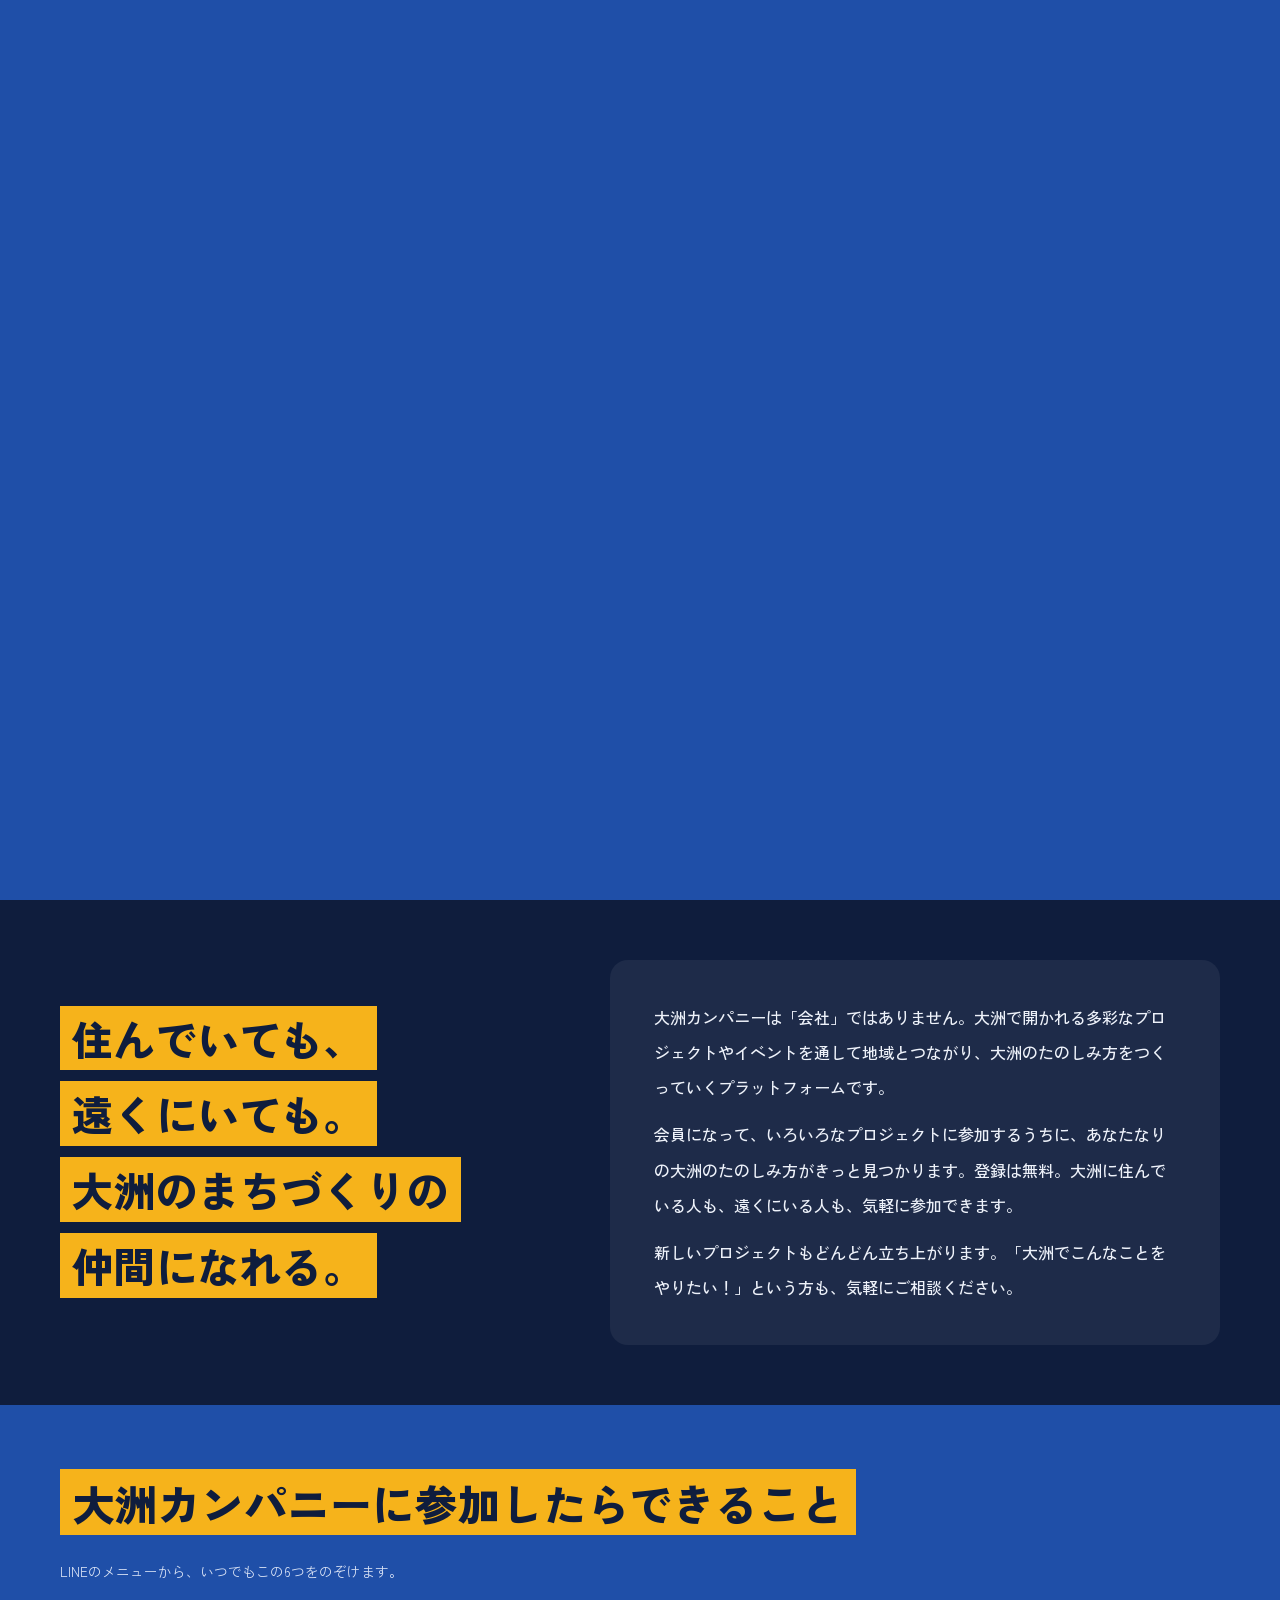
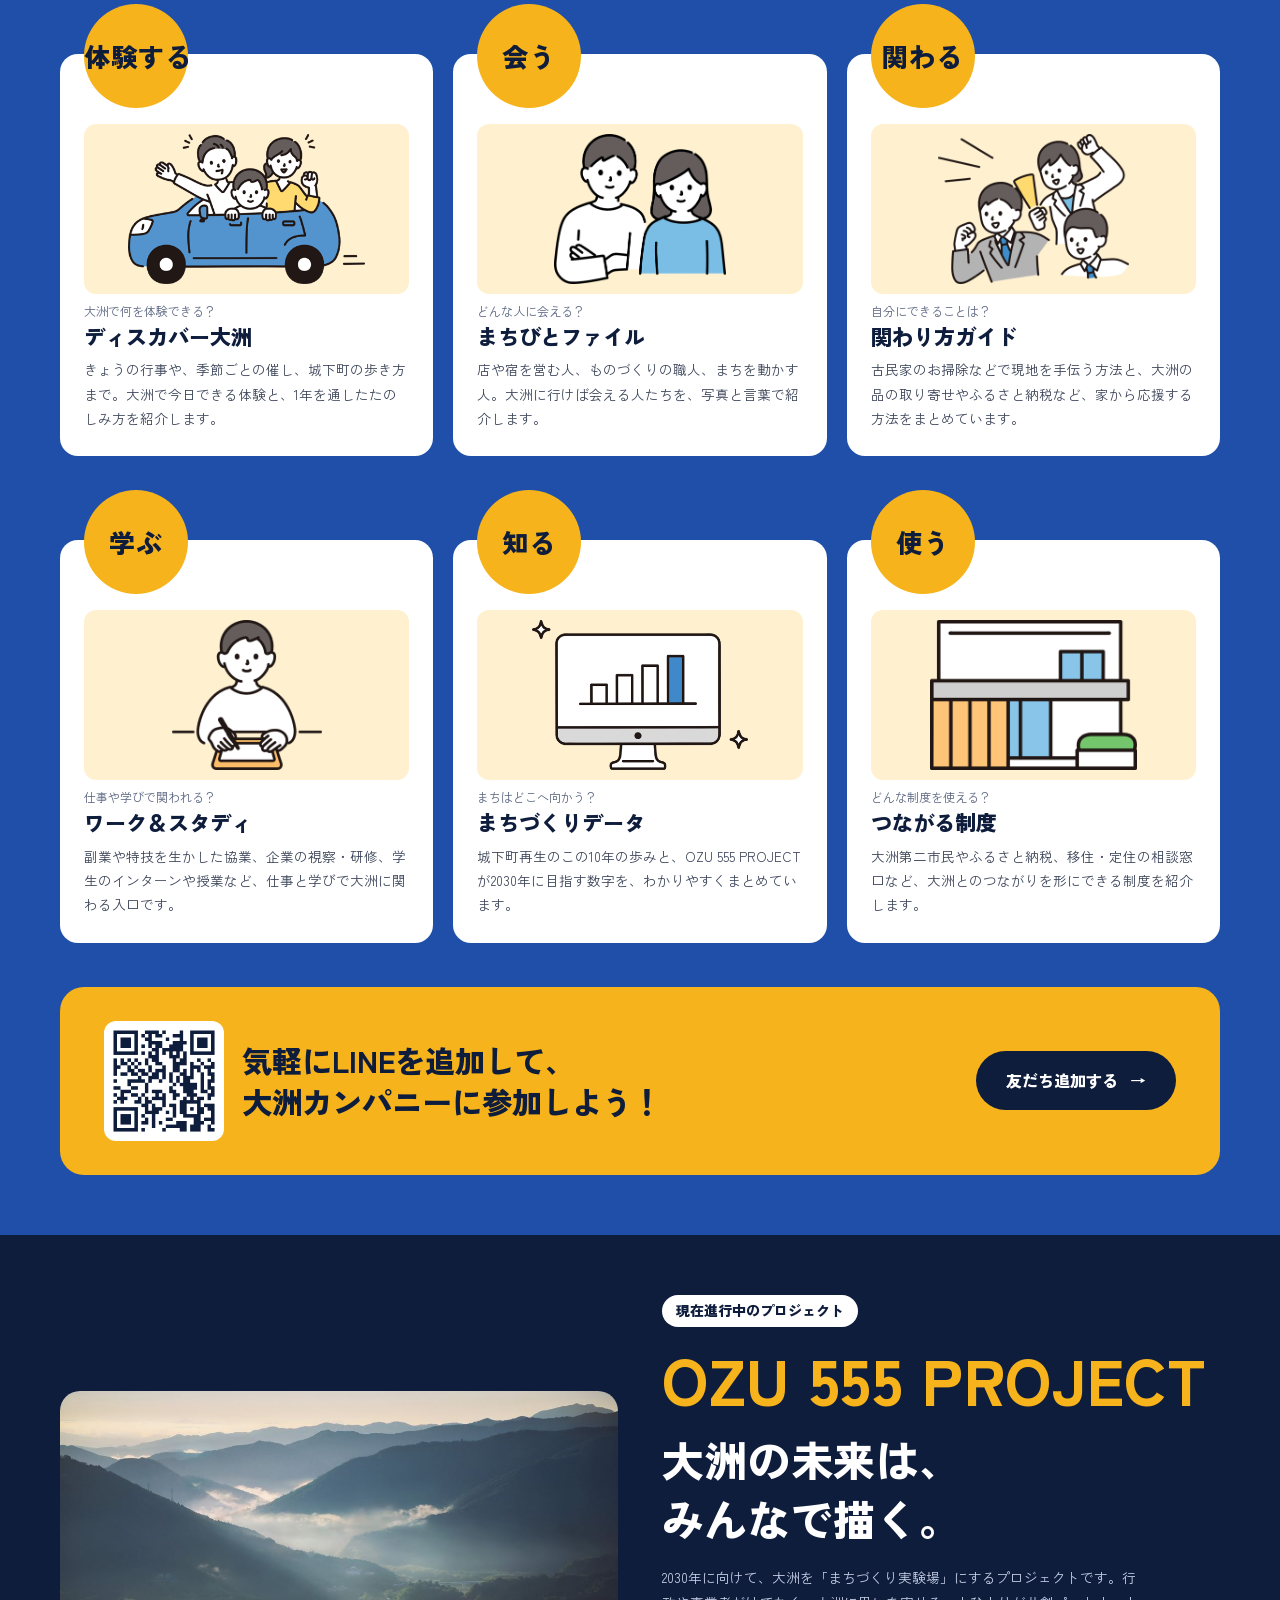
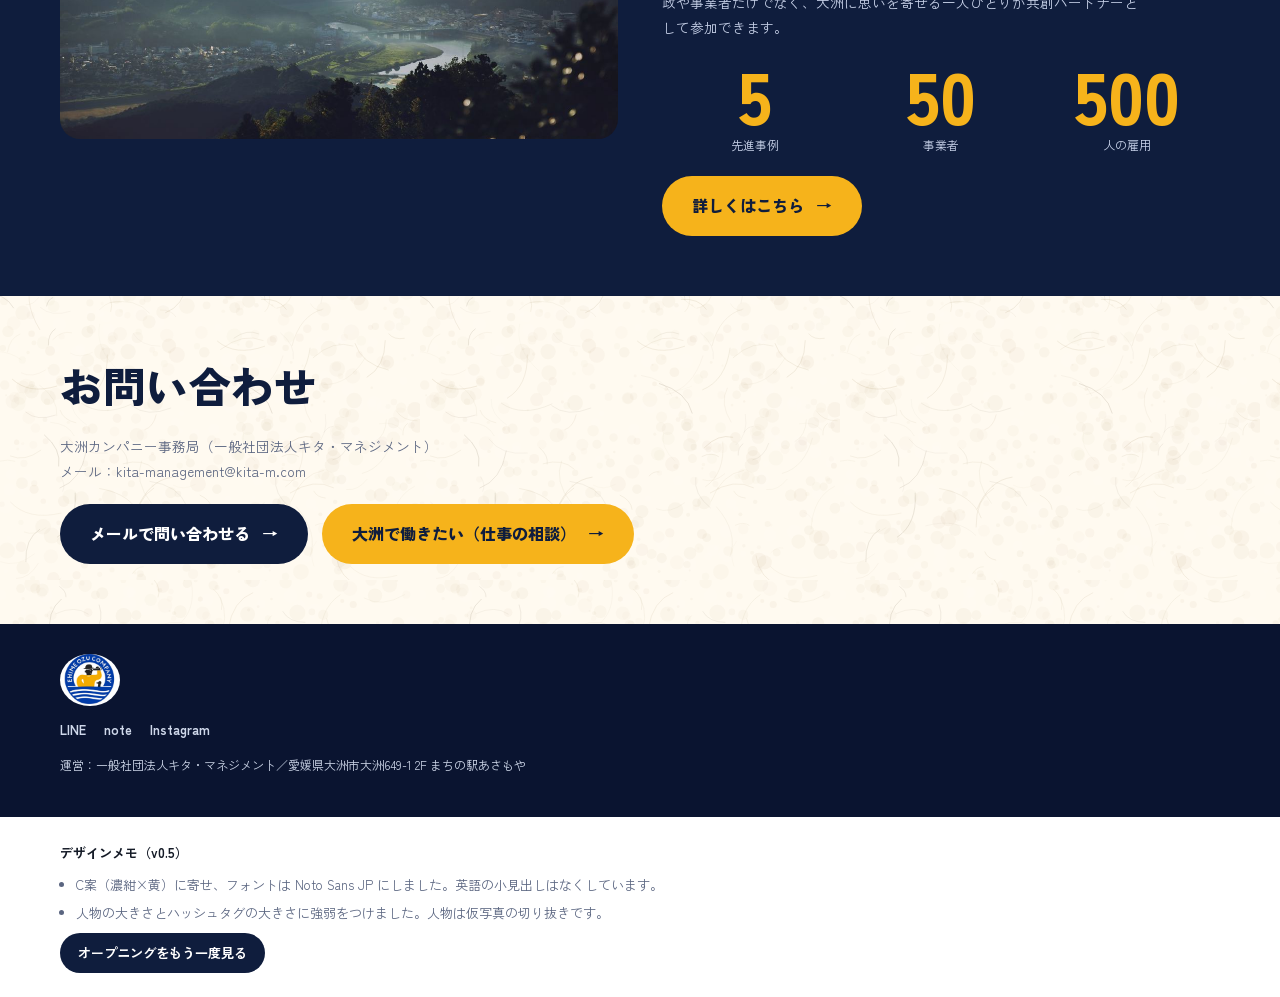
==== index.html @ 33f77236 "紹介を左右2カラムに、できることの説明を追加しリンクを外す、カード間の余白を調整 Co-Authored-By: Claude Opus 5.5 <noreply@anthropic.com>" ====
<!doctype html>
<html lang="ja"><head><meta charset="utf-8"><meta name="viewport" content="width=device-width,initial-scale=1,viewport-fit=cover">
<title>大洲カンパニー デザイン案</title>
<meta name="claude:viewport-fit-sides" content="cover">
<link rel="stylesheet" href="https://fonts.googleapis.com/css2?family=Zen+Kaku+Gothic+Antique:wght@400;500;700;900&display=swap">
<style>
/* Layout: C案（濃紺×黄）寄り。紺のヘッダー、生成り地、黄色の大きな円の上に写真、まわりに大小の人物とハッシュタグ。見出しは極太、本文は細く小さくして差をつける */
:root{
  --navy:#0f1d3d; --navy2:#13306e; --yellow:#f6b31b; --yellow-d:#c98a05; --cream:#fffaf0; --cream2:#fff1cf;
  --ink:#141a26; --muted:#5a6580; --blue:#1f4fa8;
  --font:"Zen Kaku Gothic Antique","Hiragino Sans","Yu Gothic",sans-serif;
  color-scheme:light;
}
*{box-sizing:border-box}
[hidden]{display:none!important}
body{margin:0;color:var(--ink);font-family:var(--font);font-size:15px;line-height:1.85;background:var(--cream) var(--washi-tex,none);background-size:420px}
body *{margin:0}
.in{width:100%;max-width:1200px;margin:0 auto;padding-left:max(20px,env(safe-area-inset-left,0px));padding-right:max(20px,env(safe-area-inset-right,0px))}
img{max-width:100%}
a{color:inherit;text-decoration:none}

.hd{position:sticky;top:env(safe-area-inset-top,0px);z-index:10;background:var(--navy);color:#fff}
body::before{content:"";position:fixed;inset:0 0 auto;height:env(safe-area-inset-top,0px);z-index:11;background:var(--navy)}
.hd .in{display:flex;align-items:center;justify-content:space-between;gap:16px;padding-block:16px}
.brand{display:flex;align-items:center;gap:10px;font-weight:700;font-size:clamp(20px,2.4vw,26px);letter-spacing:.06em}
.brand img{width:clamp(46px,5vw,58px);background:#fff;border-radius:50%}
.nav{display:none;gap:30px;font-weight:700;font-size:16px}
.mnav{display:grid;background:var(--navy);padding:6px 20px 18px;gap:0}
.mnav a{color:#fff;font-weight:700;padding:12px 0;border-top:1px solid #ffffff22}
.hd .r{display:flex;align-items:center;gap:14px}
.pill{font-size:15px;font-weight:900;padding:11px 24px;border-radius:999px;background:var(--yellow);color:var(--navy)}
.burger{width:28px;height:24px;display:grid;align-content:center;gap:6px;background:none;border:0;padding:0;cursor:pointer}.burger i{height:2.5px;border-radius:2px;background:#fff;display:block}

/* first view */
.fv{position:relative}
.copy{position:absolute;z-index:7;left:max(16px,3%);top:max(16px,4%);color:var(--ink);font-weight:900;font-size:clamp(22px,6.4vw,58px);line-height:1.25;letter-spacing:.02em;display:grid;gap:.22em;justify-items:start}
.copy span{display:block;white-space:nowrap;background:#fff;padding:.04em .2em .06em;border-radius:3px}
.stage{position:relative;width:100%;height:max(520px,calc(100svh - var(--hh,82px)));overflow:hidden;background:linear-gradient(171deg,var(--navy) 0 50%,var(--yellow) 50% 100%)}

.photo{position:absolute;inset:0;clip-path:polygon(0 17%,100% 5%,100% 83%,0 95%)}
.photo img{position:absolute;inset:0;width:100%;height:100%;object-fit:cover;display:block}
.pp{position:absolute;width:auto;max-width:none;translate:-50% -50%;filter:drop-shadow(0 8px 8px rgba(15,29,61,.22));transition:left .9s cubic-bezier(.2,.9,.25,1.15),opacity .5s}
.pp:not(.on){opacity:0}
@keyframes pyoko{0%,100%{transform:none;animation-timing-function:ease-out}25%{transform:translate(3px,-6px);animation-timing-function:ease-in}50%{transform:translate(6px,0);animation-timing-function:ease-out}75%{transform:translate(3px,-6px);animation-timing-function:ease-in}}
.htag{position:absolute;z-index:6;translate:-50% -50%;white-space:nowrap;line-height:1.2;color:var(--navy);font-weight:900;background:var(--yellow);padding:.2em .6em;border-radius:999px;box-shadow:0 3px 8px rgba(15,29,61,.25);transition:scale .45s cubic-bezier(.3,1.7,.5,1),opacity .2s}
.htag:not(.on){scale:2.2;opacity:0}
.scrollhint{position:absolute;z-index:8;left:50%;bottom:14px;translate:-50% 0;font-size:12px;font-weight:700;color:var(--navy);background:#fff;border-radius:999px;padding:4px 14px;transition:opacity .3s}




/* sections */
.sec .in{padding-block:60px;display:grid;gap:20px}
.sec.alt{background:var(--cream2)}
.h{font-weight:900;font-size:clamp(26px,5.4vw,42px);line-height:1.4;letter-spacing:.02em;color:var(--navy);text-wrap:balance}
.h .hl{background:linear-gradient(transparent 60%,var(--yellow) 60%)}
.sub{font-size:13.5px;color:var(--muted);max-width:36em;font-weight:400}
.cta{display:inline-flex;align-items:center;gap:12px;justify-content:center;font-weight:900;font-size:16px;padding:15px 30px;border-radius:999px;background:var(--yellow);color:var(--navy)}
.cta::after{content:"→"}
.cta.navy{background:var(--navy);color:#fff}
.cta:focus-visible,.way:focus-visible,.pill:focus-visible{outline:3px solid var(--blue);outline-offset:3px}

.sec.dark{background:var(--navy);color:#fff}
.sec.dark2{background:var(--blue);color:#fff}
.dark .h,.dark2 .h{color:var(--navy);line-height:1.75}
.h .t{background:var(--yellow);padding:.06em .3em;-webkit-box-decoration-break:clone;box-decoration-break:clone}
.dark .about-txt{color:#eef2fa;font-size:16px;font-weight:500;line-height:2.2}
@media (min-width:900px){.about-in{grid-template-columns:minmax(0,1fr) minmax(0,1.15fr);column-gap:64px;align-items:center}
  .about-in .h{font-size:clamp(30px,3.2vw,42px);line-height:1.85;white-space:nowrap}
  .about-in .about-txt{background:#ffffff10;border-radius:18px;padding:40px 44px}}
.dark2 .sub{color:#dbe4f6}
.uses{display:grid;gap:64px;padding-top:50px}
.use{color:inherit}
.use .ic{font-size:clamp(18px,2.2vw,24px);white-space:nowrap;letter-spacing:0}
.use .ill img{display:block;margin:0 auto;max-width:100%;height:150px;object-fit:contain}
.use small{display:block;font-size:12px;color:var(--muted)}
.use em{display:block;font-style:normal;font-size:13.5px;line-height:1.8;color:#3a4357;margin-top:6px}
.use{position:relative;display:grid;gap:6px;background:#fff;border-radius:18px;padding:66px 24px 26px}
.use .ic{position:absolute;left:24px;top:-50px;width:104px;height:104px;border-radius:50%;background:var(--yellow);color:var(--navy);display:grid;place-items:center;font-weight:900;font-size:26px;letter-spacing:.04em}
.use .ill{background:var(--cream2);border-radius:12px;padding:10px;margin-top:4px}
.use .ill svg{display:block;width:100%;height:auto;max-height:170px}
.about-txt{display:grid;gap:12px;font-size:15px;color:#2b3346;max-width:40em;line-height:2}
.bu-h{font-weight:900;font-size:18px;color:var(--navy);margin-top:10px}
.bus{display:grid;gap:10px}
.bu{background:#fff;border-radius:14px;padding:16px 18px;display:grid;gap:4px}
.bu b{font-weight:900;font-size:17px;color:var(--navy)}
.bu b::before{content:"";display:inline-block;width:10px;height:10px;border-radius:50%;background:var(--yellow);margin-right:8px;vertical-align:middle}
.bu span{font-size:13px;color:var(--muted);line-height:1.8}
.use b{display:block;font-weight:900;font-size:21px;line-height:1.4;color:var(--navy)}
.use span{font-size:12.5px;color:var(--muted)}

.linecard{margin-top:24px;background:var(--yellow);color:var(--navy);border-radius:24px;padding:26px 22px;display:grid;grid-template-columns:96px 1fr;gap:18px;align-items:center}
.qr{width:96px;aspect-ratio:1;background:#fff;border-radius:12px;padding:6px;display:block}
.linecard p{font-weight:900;font-size:clamp(20px,4.2vw,30px);line-height:1.35}
.linecard .cta{grid-column:1/-1}

.ways{display:grid;grid-template-columns:1fr 1fr;gap:12px}
.way{background:var(--navy);color:#fff;border-radius:16px;padding:18px 16px;display:grid;gap:2px;transition:transform .2s}
.way:hover{transform:translateY(-3px)}
.way small{font-size:11.5px;color:#b8c3dc}
.way b{font-weight:900;font-size:clamp(16px,3.6vw,20px);line-height:1.35}
.way i{font-style:normal;font-size:12px;font-weight:700;color:var(--yellow)}

.p555{background:var(--navy);color:#fff}
.p555 .grid{display:grid;gap:24px}
.p555 .now{justify-self:start;font-weight:900;font-size:14px;color:var(--navy);background:#fff;border-radius:999px;padding:3px 14px}
.p555 .title{font-weight:900;color:var(--yellow);font-size:clamp(36px,8vw,64px);line-height:1.05;letter-spacing:.01em}
.p555 .h{color:#fff}
.p555 p.sub{color:#c9d3ea}
.p555 img{width:100%;aspect-ratio:16/10;object-fit:cover;border-radius:20px;display:block}
.nums{display:grid;grid-template-columns:repeat(3,1fr);text-align:center}
.nums b{font-weight:900;font-size:clamp(44px,9vw,72px);line-height:1;color:var(--yellow);display:block;font-variant-numeric:tabular-nums}
.nums span{font-size:12px;color:#c9d3ea}
.foot{background:#0a1430;color:#cfd8ea;font-size:12px}
.foot .in{padding-block:30px 40px;display:grid;gap:12px}
.foot img{width:60px;background:#fff;border-radius:50%}
.foot .links{display:flex;gap:18px;font-weight:700;font-size:13px}

.memo{background:#fff}
.memo .in{padding-block:24px;display:grid;gap:8px;font-size:13px;color:var(--muted)}
.memo ul{padding-left:1.2em;display:grid;gap:4px}
.memo button{justify-self:start;font:inherit;font-weight:700;border:0;border-radius:999px;padding:8px 18px;background:var(--navy);color:#fff;cursor:pointer}

.dlg-bg{position:fixed;inset:0;z-index:60;background:rgba(15,29,61,.55);display:grid;place-items:center;padding:20px}
.dlg{background:#fff;border-radius:20px;max-width:420px;width:100%;padding:26px 24px 22px;display:grid;gap:16px;box-shadow:0 20px 50px rgba(0,0,0,.25)}
.dlg .t{font-weight:900;font-size:18px;color:var(--navy);line-height:1.5}
.dlg .u{font-size:12px;color:var(--muted);word-break:break-all}
.dlg .bt{display:flex;gap:10px;justify-content:flex-end;flex-wrap:wrap}
.dlg button,.dlg a{font:inherit;font-weight:900;font-size:14px;border:0;border-radius:999px;padding:10px 20px;cursor:pointer}
.dlg .no{background:#eef1f6;color:var(--navy)}
.dlg .go{background:var(--yellow);color:var(--navy)}
.intro{position:fixed;inset:0;z-index:50;pointer-events:none;overflow:hidden}
.curtain{position:absolute;inset:0;background:var(--cream);transition:opacity .7s}
.intro.reveal .curtain{opacity:0}
.icopy{position:absolute;left:50%;top:50%;translate:-50% -50%;z-index:3;display:grid;gap:.22em;justify-items:start;font-weight:900;color:var(--ink);font-size:clamp(26px,6.6vw,72px);line-height:1.25;letter-spacing:.02em;opacity:0;transform-origin:0 0}
.ibrand{position:absolute;left:50%;top:calc(50% - clamp(120px,15vw,190px));translate:-50% -50%;z-index:3;display:flex;align-items:center;gap:14px;color:#fff;font-weight:700;font-size:clamp(22px,3vw,34px);letter-spacing:.06em;opacity:0;transform-origin:0 0}
.ibrand img{width:clamp(60px,7vw,90px);border-radius:50%;background:#fff}
.intro.text .ibrand{animation:pop .5s cubic-bezier(.3,1.5,.5,1) forwards}
body.intro-on .hd .brand{opacity:0}
.icopy span{background:#fff;padding:.04em .2em .06em;border-radius:3px;white-space:nowrap}
.intro.text .icopy{animation:pop .5s cubic-bezier(.3,1.5,.5,1) forwards}
@keyframes pop{from{opacity:0;scale:.8}to{opacity:1;scale:1}}
body.intro-on .fv .copy{opacity:0}
.sweep{position:absolute;top:0;bottom:0;left:0;width:100%;background:var(--blue);transform:translateX(calc(-100% - 180px))}
.sweep .edge{position:absolute;top:-300px;bottom:-300px;right:-170px;width:180px;background:url("data:image/svg+xml,%3Csvg xmlns='http://www.w3.org/2000/svg' viewBox='0 0 160 300' preserveAspectRatio='none'%3E%3Cpath d='M0 0H70Q150 37 90 75T90 150T90 225T70 300H0Z' fill='%231f4fa8'/%3E%3Cpath d='M70 0Q150 37 90 75T90 150T90 225T70 300' fill='none' stroke='%23fffaf0' stroke-width='10' stroke-linecap='round'/%3E%3Cpath d='M48 20Q118 52 66 92T66 168T66 240' fill='none' stroke='%23fffaf0' stroke-width='6' stroke-linecap='round' opacity='.55'/%3E%3Ccircle cx='140' cy='40' r='7' fill='%23f6b31b'/%3E%3Ccircle cx='128' cy='190' r='5' fill='%231f4fa8'/%3E%3Ccircle cx='150' cy='120' r='4' fill='%23fffaf0'/%3E%3C/svg%3E") repeat-y;background-size:180px 300px}
.sweep .boat{position:absolute;top:50%;right:-150px;width:min(150px,32vw);translate:0 -50%;z-index:2}
.sweep .boat img{width:100%;display:block;border-radius:50%;background:#fff;box-shadow:0 6px 0 rgba(0,0,0,.15)}
.intro.play .sweep{animation:sweep 2.8s cubic-bezier(.45,.05,.35,1) forwards}
.intro.play .edge{animation:edgeflow .7s linear infinite}
.intro.play .boat img{animation:bob .45s ease-in-out infinite alternate}

@keyframes sweep{to{transform:translateX(0)}}
@keyframes edgeflow{to{transform:translateY(300px)}}
@keyframes bob{from{transform:translateY(-6px) rotate(-6deg)}to{transform:translateY(6px) rotate(6deg)}}
@keyframes fade{to{opacity:0;visibility:hidden}}
.intro.done{display:none}
.sr{transition:transform 1.1s cubic-bezier(.2,.8,.25,1),opacity .8s;transform-origin:50% 1400px}
.sr.l{transform:rotate(-9deg);opacity:0}.sr.r{transform:rotate(9deg);opacity:0}
.sr.shown{transform:none;opacity:1}
.pop{transition:transform .6s cubic-bezier(.3,1.6,.5,1),opacity .3s}
.pop:not(.shown){transform:scale(.6);opacity:0}
.copy .ch{display:inline-block}
body.enter .copy span{animation:boxin .4s both}
body.enter .copy .ch{animation:drop .75s both;animation-delay:calc(var(--i) * .16s + .3s)}
@keyframes boxin{from{opacity:0}to{opacity:1}}
@keyframes drop{0%{transform:translateY(-110vh);opacity:1;animation-timing-function:cubic-bezier(.55,0,1,.45)}72%{transform:translateY(0);animation-timing-function:ease-out}84%{transform:translateY(-.18em);animation-timing-function:ease-in}100%{transform:translateY(0)}}
@keyframes up{from{opacity:0;transform:translateY(16px)}to{opacity:1;transform:none}}

@media (min-width:760px){
  .nav{display:flex}.burger,.mnav{display:none!important}
}
@media (min-width:700px){
  .uses{grid-template-columns:repeat(3,1fr);row-gap:84px}
  .bus{grid-template-columns:repeat(3,1fr)}
  .use{padding:66px 24px 26px}
  .uses{column-gap:20px}
  .ways{grid-template-columns:repeat(3,1fr)}
  .p555 .grid{grid-template-columns:1fr 1fr;align-items:center;gap:44px}
}
@media (min-width:1000px){

  .copy{font-size:clamp(40px,4.4vw,62px)}



  .linecard{grid-template-columns:120px 1fr auto;padding:34px 44px}
  .linecard .cta{grid-column:auto}
  .qr{width:120px}
}
@media (prefers-reduced-motion: reduce){.intro{display:none}body.enter *{animation:none!important}}
</style>

<header class="hd"><div class="in">
  <a class="brand" href="#top"><img src="[data-uri]" alt="大洲カンパニーのロゴ">大洲カンパニー</a>
  <nav class="nav" aria-label="メイン"><a href="#about">大洲カンパニーとは</a><a href="#can">できること</a><a href="ozu555.html">OZU 555 PROJECT</a><a href="#contact">お問い合わせ</a></nav>
  <span class="r"><a class="pill" data-dest="LINE公式アカウント「大洲カンパニー」の友だち追加画面が開きます。" href="https://lin.ee/FRC9VkG" target="_blank" rel="noopener">LINE登録</a><button type="button" class="burger" id="burger" aria-label="メニューを開く" aria-expanded="false" aria-controls="mnav"><i></i><i></i><i></i></button></span>
</div><nav class="mnav" id="mnav" hidden aria-label="メニュー"><a href="#about">大洲カンパニーとは</a><a href="#can">できること</a><a href="ozu555.html">OZU 555 PROJECT</a><a href="#contact">お問い合わせ</a></nav></header>

<main id="top">
<section class="fv">
  <div class="stage" id="stage"><h1 class="copy"><span>どんどこつながる、</span><span>どんどこたのしむ。</span></h1><div class="photo"><img src="[data-uri]" alt="肱川沿いのマルシェに人が集まる様子"></div></div>
</section>

<section class="sec dark" id="about"><div class="in about-in">
  <h2 class="h about-h"><span class="t">住んでいても、</span><br><span class="t">遠くにいても。</span><br><span class="t">大洲のまちづくりの</span><br><span class="t">仲間になれる。</span></h2>
  <div class="about-txt">
    <p>大洲カンパニーは「会社」ではありません。大洲で開かれる多彩なプロジェクトやイベントを通して地域とつながり、大洲のたのしみ方をつくっていくプラットフォームです。</p>
    <p>会員になって、いろいろなプロジェクトに参加するうちに、あなたなりの大洲のたのしみ方がきっと見つかります。登録は無料。大洲に住んでいる人も、遠くにいる人も、気軽に参加できます。</p>
    <p>新しいプロジェクトもどんどん立ち上がります。「大洲でこんなことをやりたい！」という方も、気軽にご相談ください。</p>
  </div>
</div></section>

<section class="sec dark2" id="can"><div class="in">
  <h2 class="h"><span class="t">大洲カンパニーに参加したらできること</span></h2>
  <p class="sub">LINEのメニューから、いつでもこの6つをのぞけます。</p>
  <div class="uses">
    <div class="use"><span class="ic">体験する</span><div class="ill"><img src="[data-uri]" alt=""></div><p><small>大洲で何を体験できる？</small><b>ディスカバー大洲</b><em>きょうの行事や、季節ごとの催し、城下町の歩き方まで。大洲で今日できる体験と、1年を通したたのしみ方を紹介します。</em></p></div>
    <div class="use"><span class="ic">会う</span><div class="ill"><img src="[data-uri]" alt=""></div><p><small>どんな人に会える？</small><b>まちびとファイル</b><em>店や宿を営む人、ものづくりの職人、まちを動かす人。大洲に行けば会える人たちを、写真と言葉で紹介します。</em></p></div>
    <div class="use"><span class="ic">関わる</span><div class="ill"><img src="[data-uri]" alt=""></div><p><small>自分にできることは？</small><b>関わり方ガイド</b><em>古民家のお掃除などで現地を手伝う方法と、大洲の品の取り寄せやふるさと納税など、家から応援する方法をまとめています。</em></p></div>
    <div class="use"><span class="ic">学ぶ</span><div class="ill"><img src="[data-uri]" alt=""></div><p><small>仕事や学びで関われる？</small><b>ワーク＆スタディ</b><em>副業や特技を生かした協業、企業の視察・研修、学生のインターンや授業など、仕事と学びで大洲に関わる入口です。</em></p></div>
    <div class="use"><span class="ic">知る</span><div class="ill"><img src="[data-uri]" alt=""></div><p><small>まちはどこへ向かう？</small><b>まちづくりデータ</b><em>城下町再生のこの10年の歩みと、OZU 555 PROJECTが2030年に目指す数字を、わかりやすくまとめています。</em></p></div>
    <div class="use"><span class="ic">使う</span><div class="ill"><img src="[data-uri]" alt=""></div><p><small>どんな制度を使える？</small><b>つながる制度</b><em>大洲第二市民やふるさと納税、移住・定住の相談窓口など、大洲とのつながりを形にできる制度を紹介します。</em></p></div>
  </div>
  <div class="linecard"><img class="qr" src="[data-uri]" alt="QRコード（フォームが開きます）"><p>気軽にLINEを追加して、<br>大洲カンパニーに参加しよう！</p><a class="cta navy" data-dest="LINE公式アカウント「大洲カンパニー」の友だち追加画面が開きます。" href="https://lin.ee/FRC9VkG" target="_blank" rel="noopener">友だち追加する</a></div>
</div></section>

<section class="sec p555" id="p555"><div class="in"><div class="grid">
  <img src="[data-uri]" alt="朝霧に包まれる大洲の城下町と肱川">
  <div style="display:grid;gap:18px">
    <p class="now">現在進行中のプロジェクト</p>
    <p class="title">OZU 555 PROJECT</p>
    <h2 class="h">大洲の未来は、みんなで描く。</h2>
    <p class="sub">2030年に向けて、大洲を「まちづくり実験場」にするプロジェクトです。行政や事業者だけでなく、大洲に思いを寄せる一人ひとりが共創パートナーとして参加できます。</p>
    <div class="nums"><div><b>5</b><span>先進事例</span></div><div><b>50</b><span>事業者</span></div><div><b>500</b><span>人の雇用</span></div></div>
    <a class="cta" href="ozu555.html" style="justify-self:start">詳しくはこちら</a>
  </div>
</div></div></section>

<section class="sec" id="contact"><div class="in">
  <h2 class="h">お問い合わせ</h2>
  <p class="sub">大洲カンパニー事務局（一般社団法人キタ・マネジメント）<br>メール：kita-management@kita-m.com</p>
  <div style="display:flex;flex-wrap:wrap;gap:14px"><a class="cta navy" data-dest="メールソフトが開き、大洲カンパニー事務局あてのメールを作成できます。" href="mailto:kita-management@kita-m.com">メールで問い合わせる</a><a class="cta" data-dest="Googleフォーム「大洲で働きたい（仕事の相談）」が開きます。" href="https://forms.gle/doNvuMsXBFiUQsbc7" target="_blank" rel="noopener">大洲で働きたい（仕事の相談）</a></div>
</div></section>
</main>

<footer class="foot"><div class="in"><img src="[data-uri]" alt=""><div class="links"><a data-dest="LINE公式アカウント「大洲カンパニー」の友だち追加画面が開きます。" href="https://lin.ee/FRC9VkG" target="_blank" rel="noopener">LINE</a><a href="#" data-dest="noteのページは準備中です。公開されたらここから開けるようになります。" data-none="1">note</a><a data-dest="大洲カンパニーのInstagram（@ozu_company）が開きます。" href="https://www.instagram.com/ozu_company/" target="_blank" rel="noopener">Instagram</a></div><span>運営：一般社団法人キタ・マネジメント／愛媛県大洲市大洲649-1 2F まちの駅あさもや</span></div></footer>

<aside class="memo"><div class="in">
  <b style="color:var(--ink)">デザインメモ（v0.5）</b>
  <ul>
    <li>C案（濃紺×黄）に寄せ、フォントは Noto Sans JP にしました。英語の小見出しはなくしています。</li>
    <li>人物の大きさとハッシュタグの大きさに強弱をつけました。人物は仮写真の切り抜きです。</li>
  </ul>
  <button type="button" id="replay">オープニングをもう一度見る</button>
</div></aside>

<div class="dlg-bg" id="dlg" hidden role="dialog" aria-modal="true" aria-labelledby="dlgt"><div class="dlg"><p class="t" id="dlgt"></p><p class="u" id="dlgu"></p><div class="bt"><button type="button" class="no" id="dlgno">とじる</button><a class="go" id="dlggo" target="_blank" rel="noopener">開く →</a></div></div></div>
<div class="intro" id="intro"><div class="curtain"><div class="sweep"><div class="edge"></div><div class="boat"><img src="[data-uri]" alt=""></div></div></div><div class="ibrand" id="ibrand" aria-hidden="true"><img src="[data-uri]" alt=""><span>大洲カンパニー</span></div><div class="icopy" id="icopy" aria-hidden="true"><span>どんどこつながる、</span><span>どんどこたのしむ。</span></div></div>

<script>
const PEOPLE={"IMG_4584": "[data-uri]", "IMG_4586": "[data-uri]", "MOZA0129": "[data-uri]", "MOZA0380": "[data-uri]", "MOZA0914": "[data-uri]", "\u4eca\u5cf0\u3055\u3093": "[data-uri]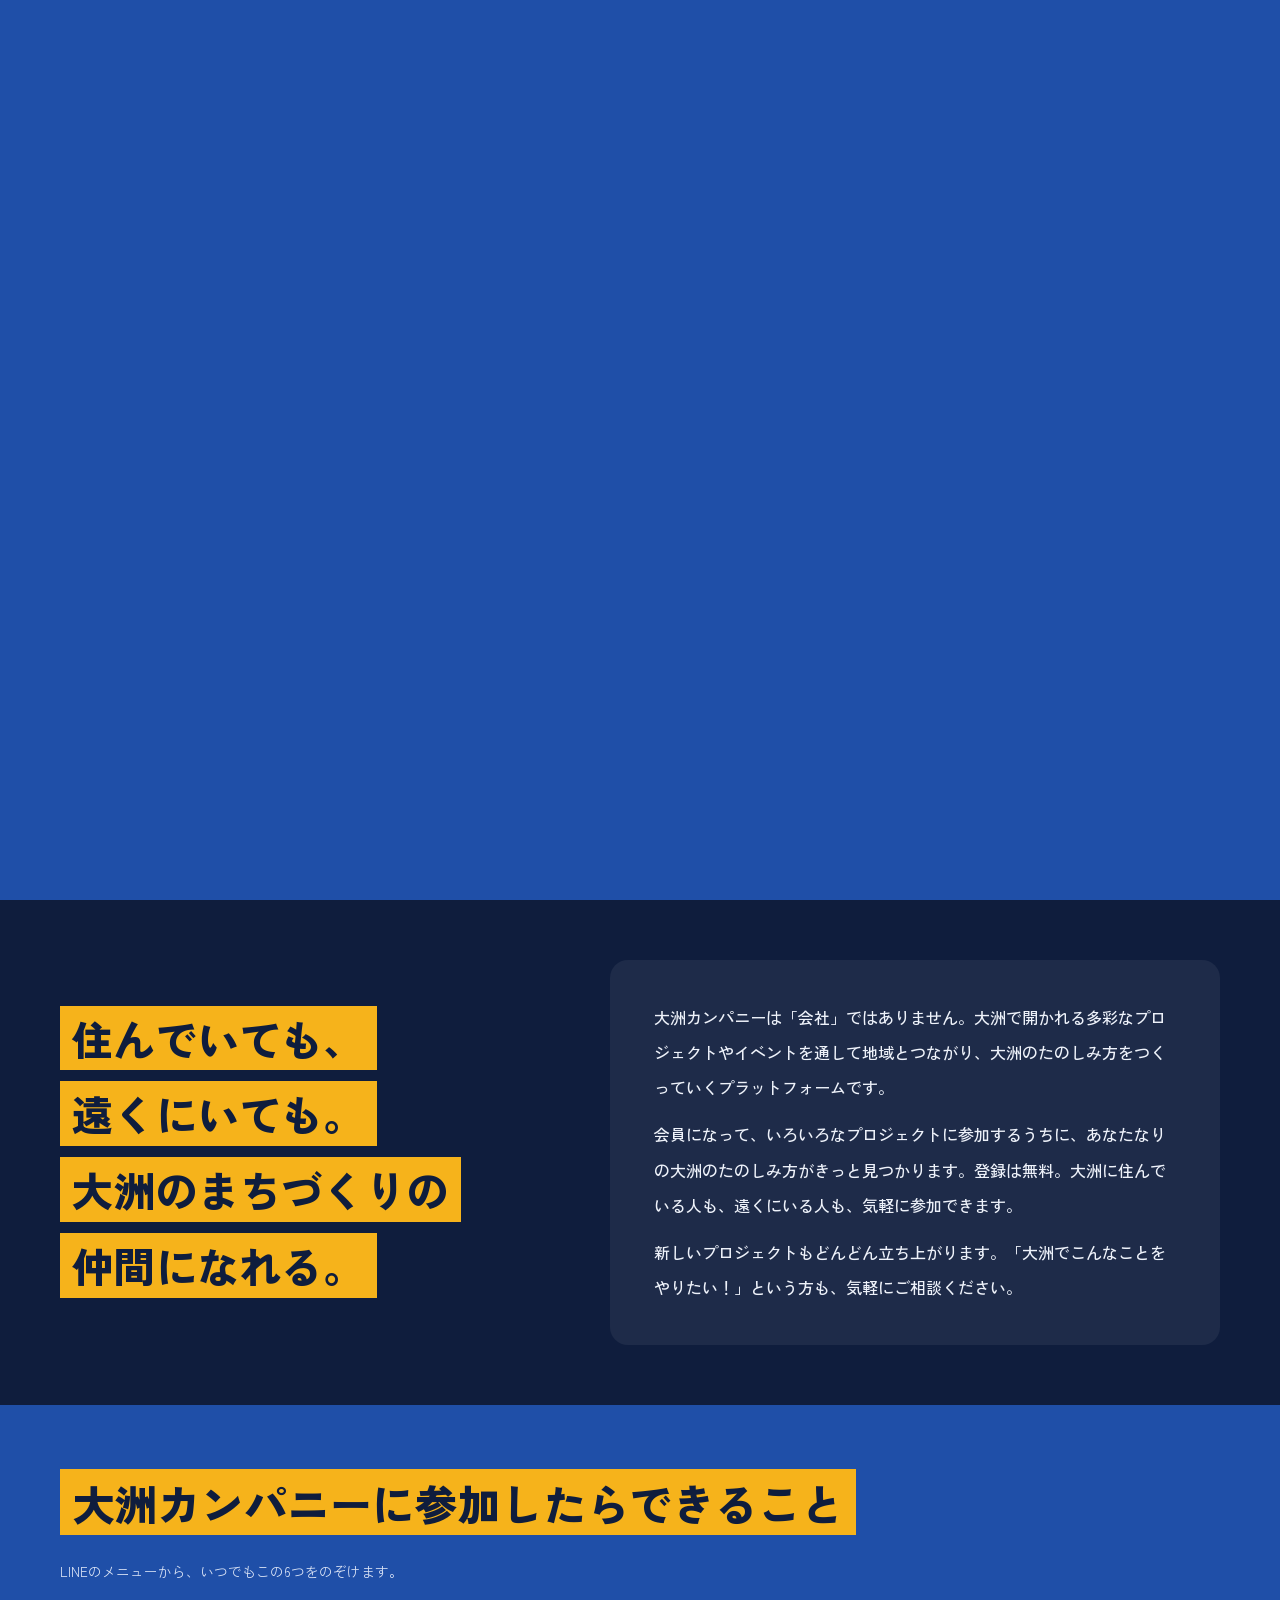
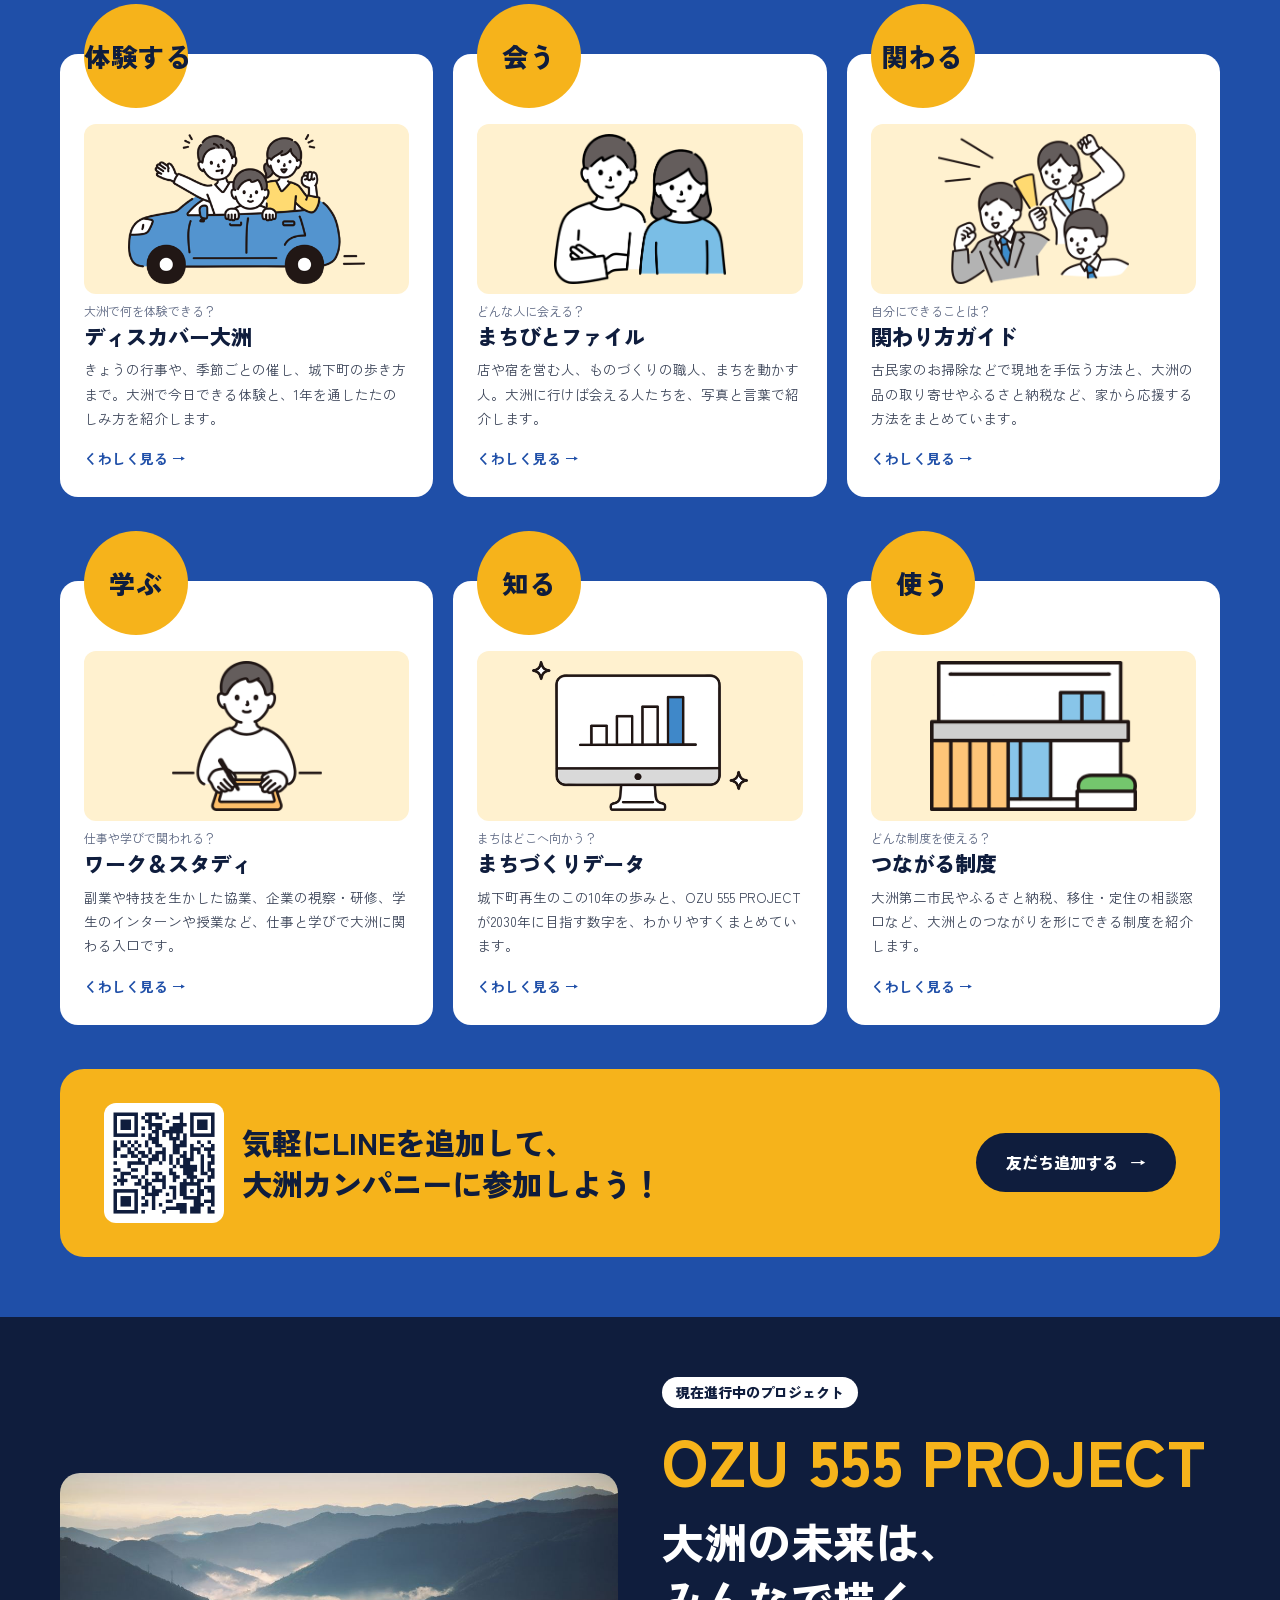
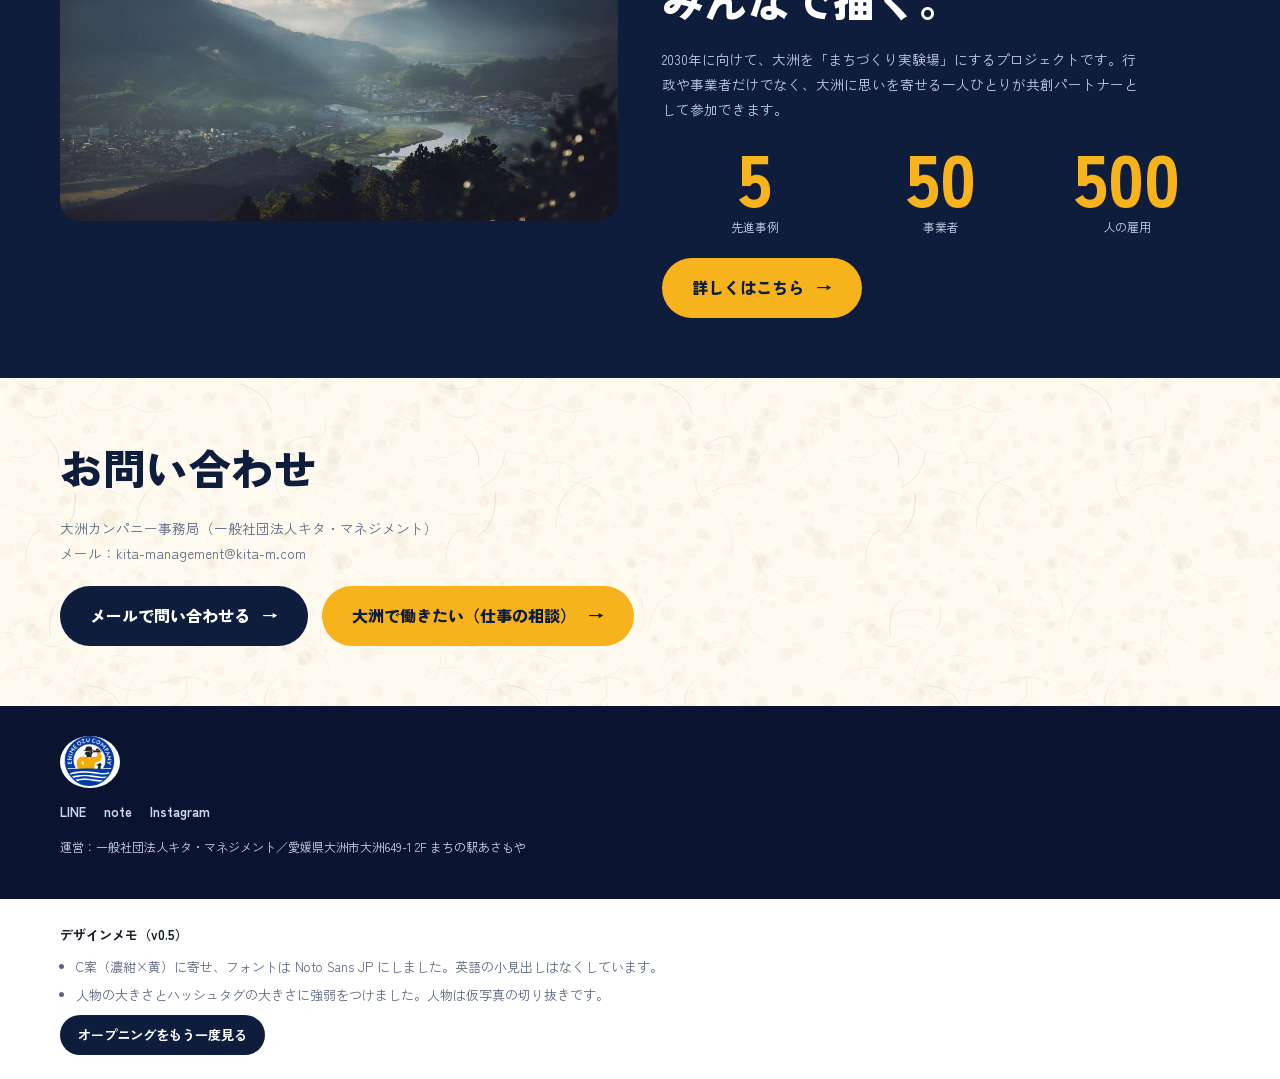
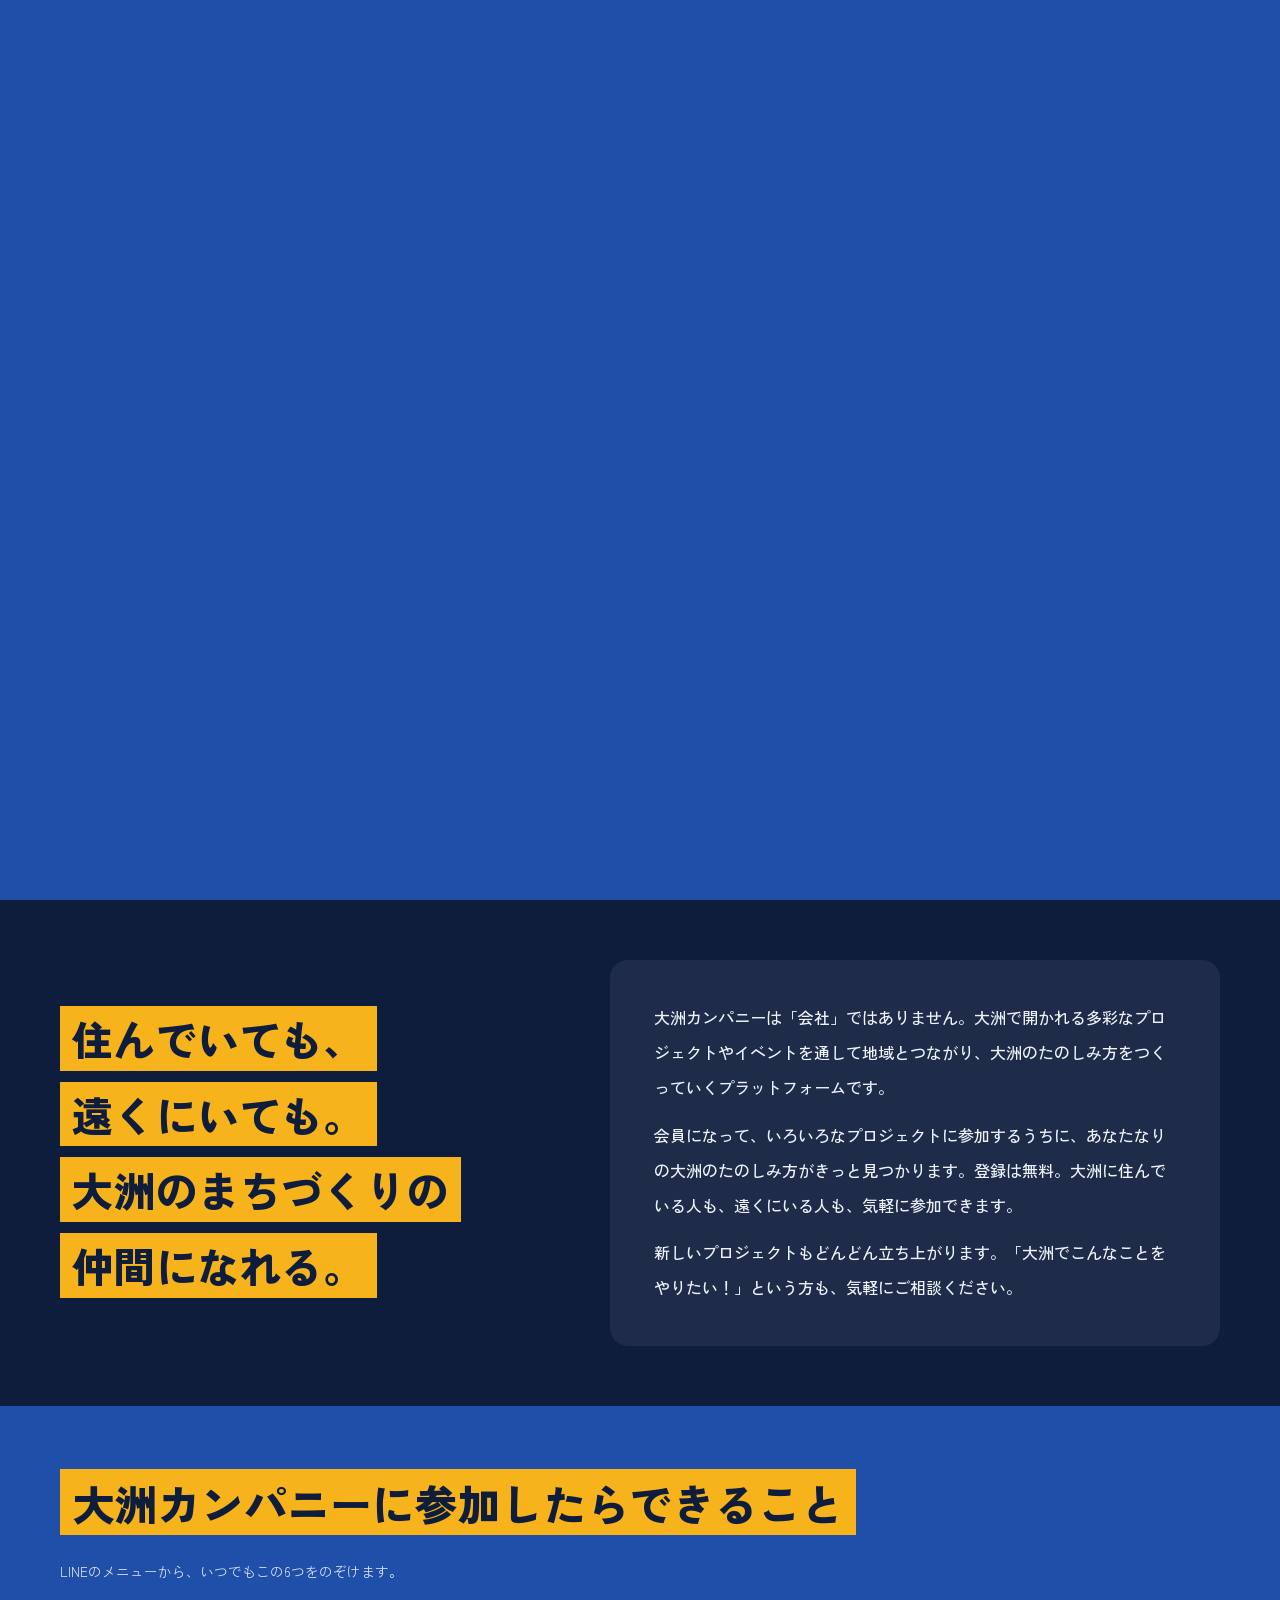
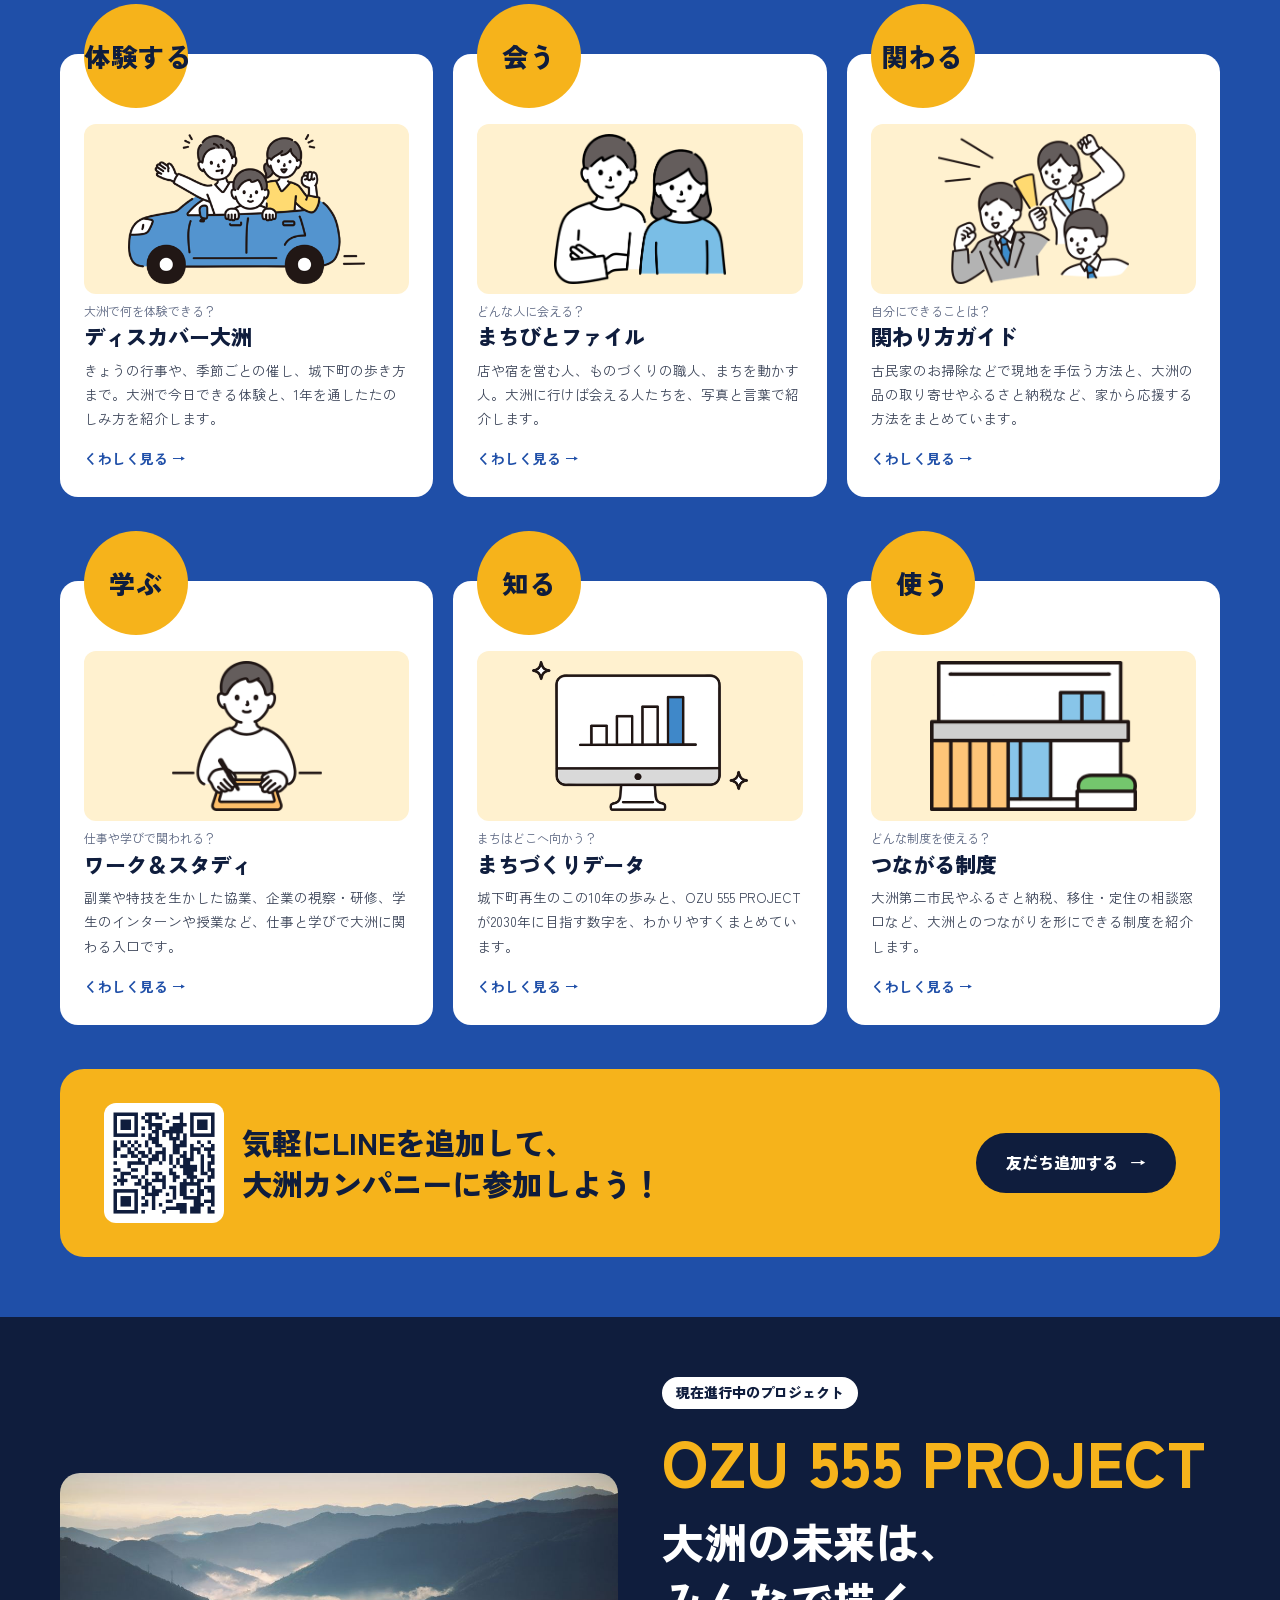
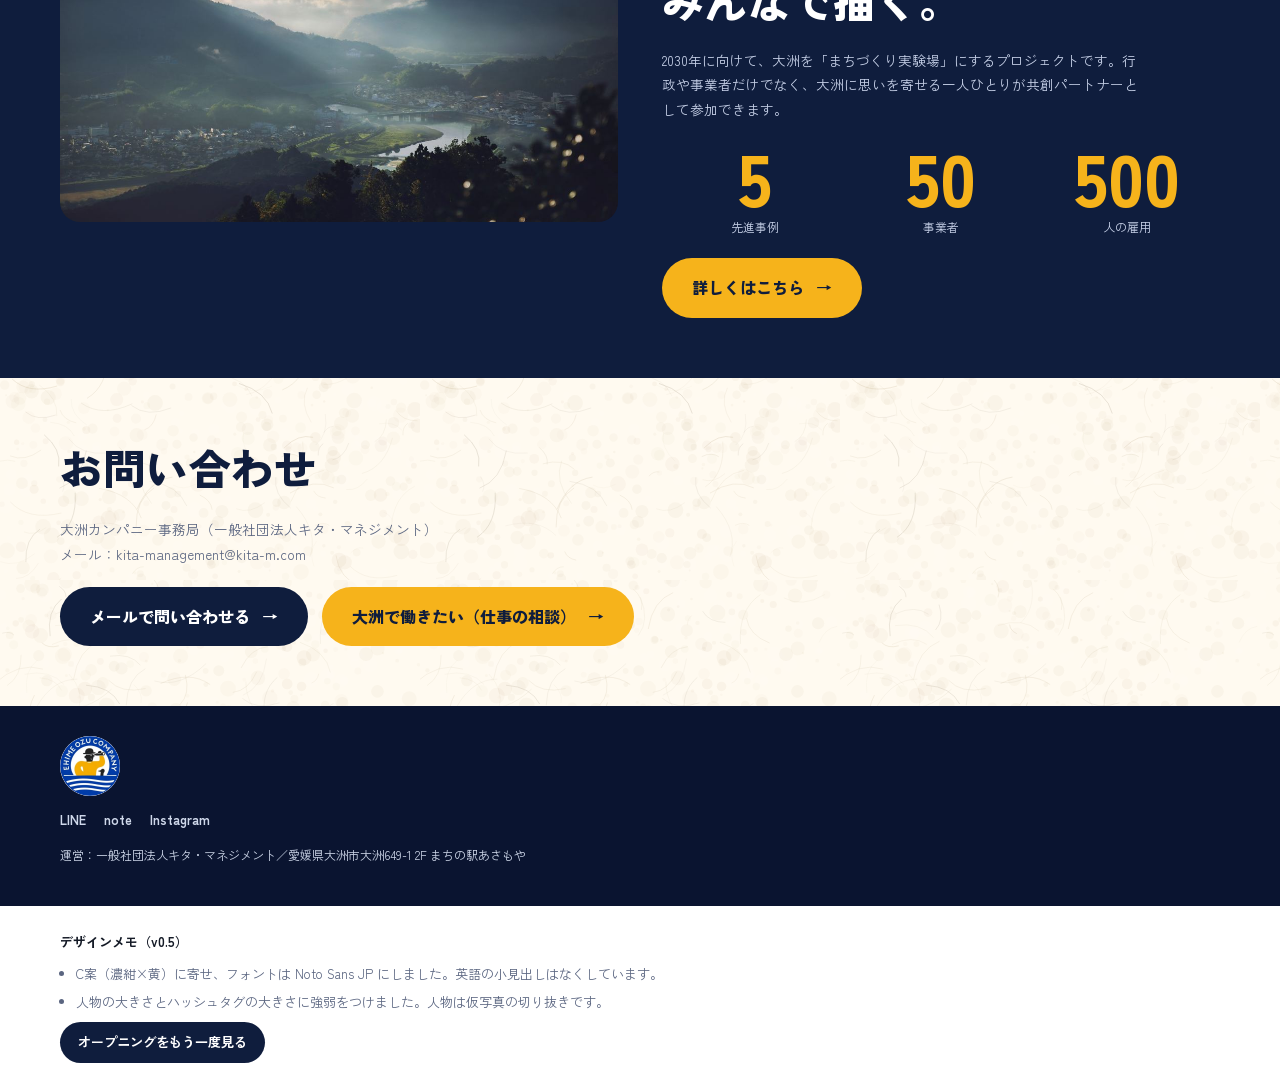
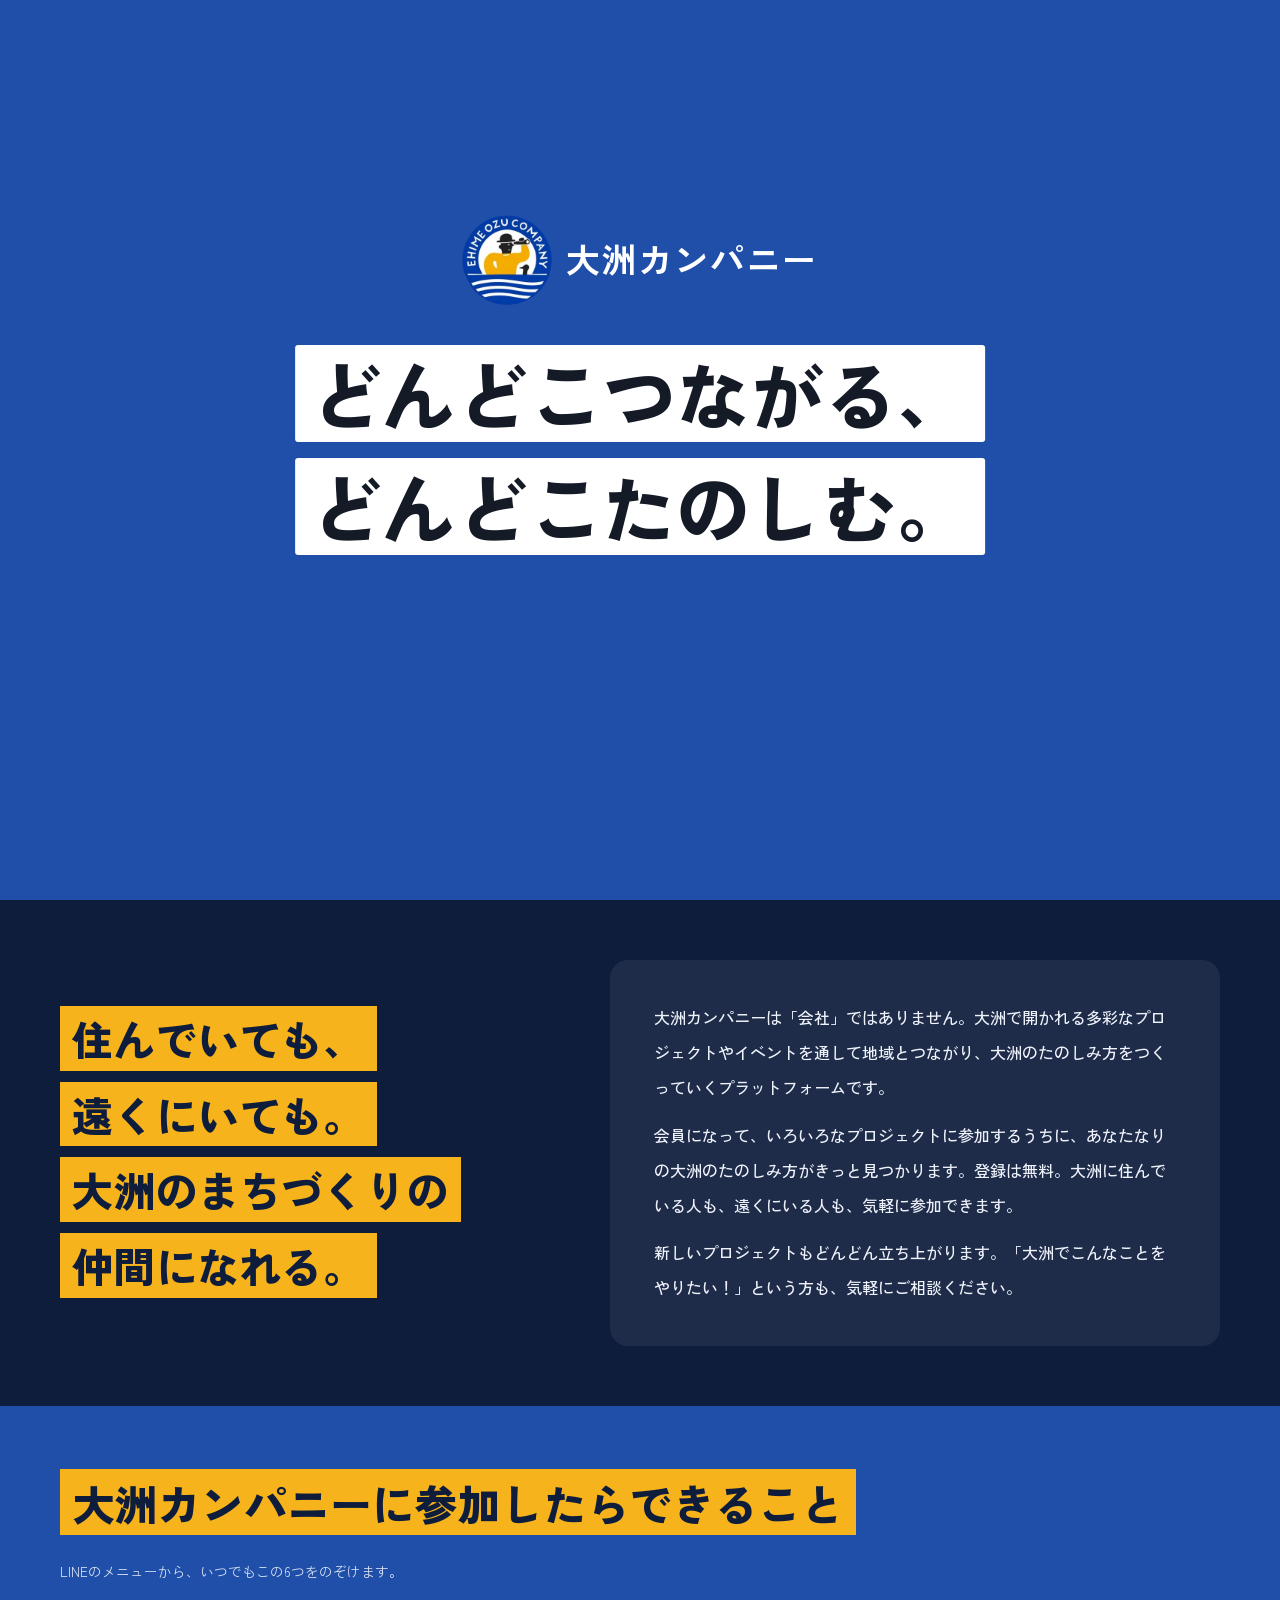
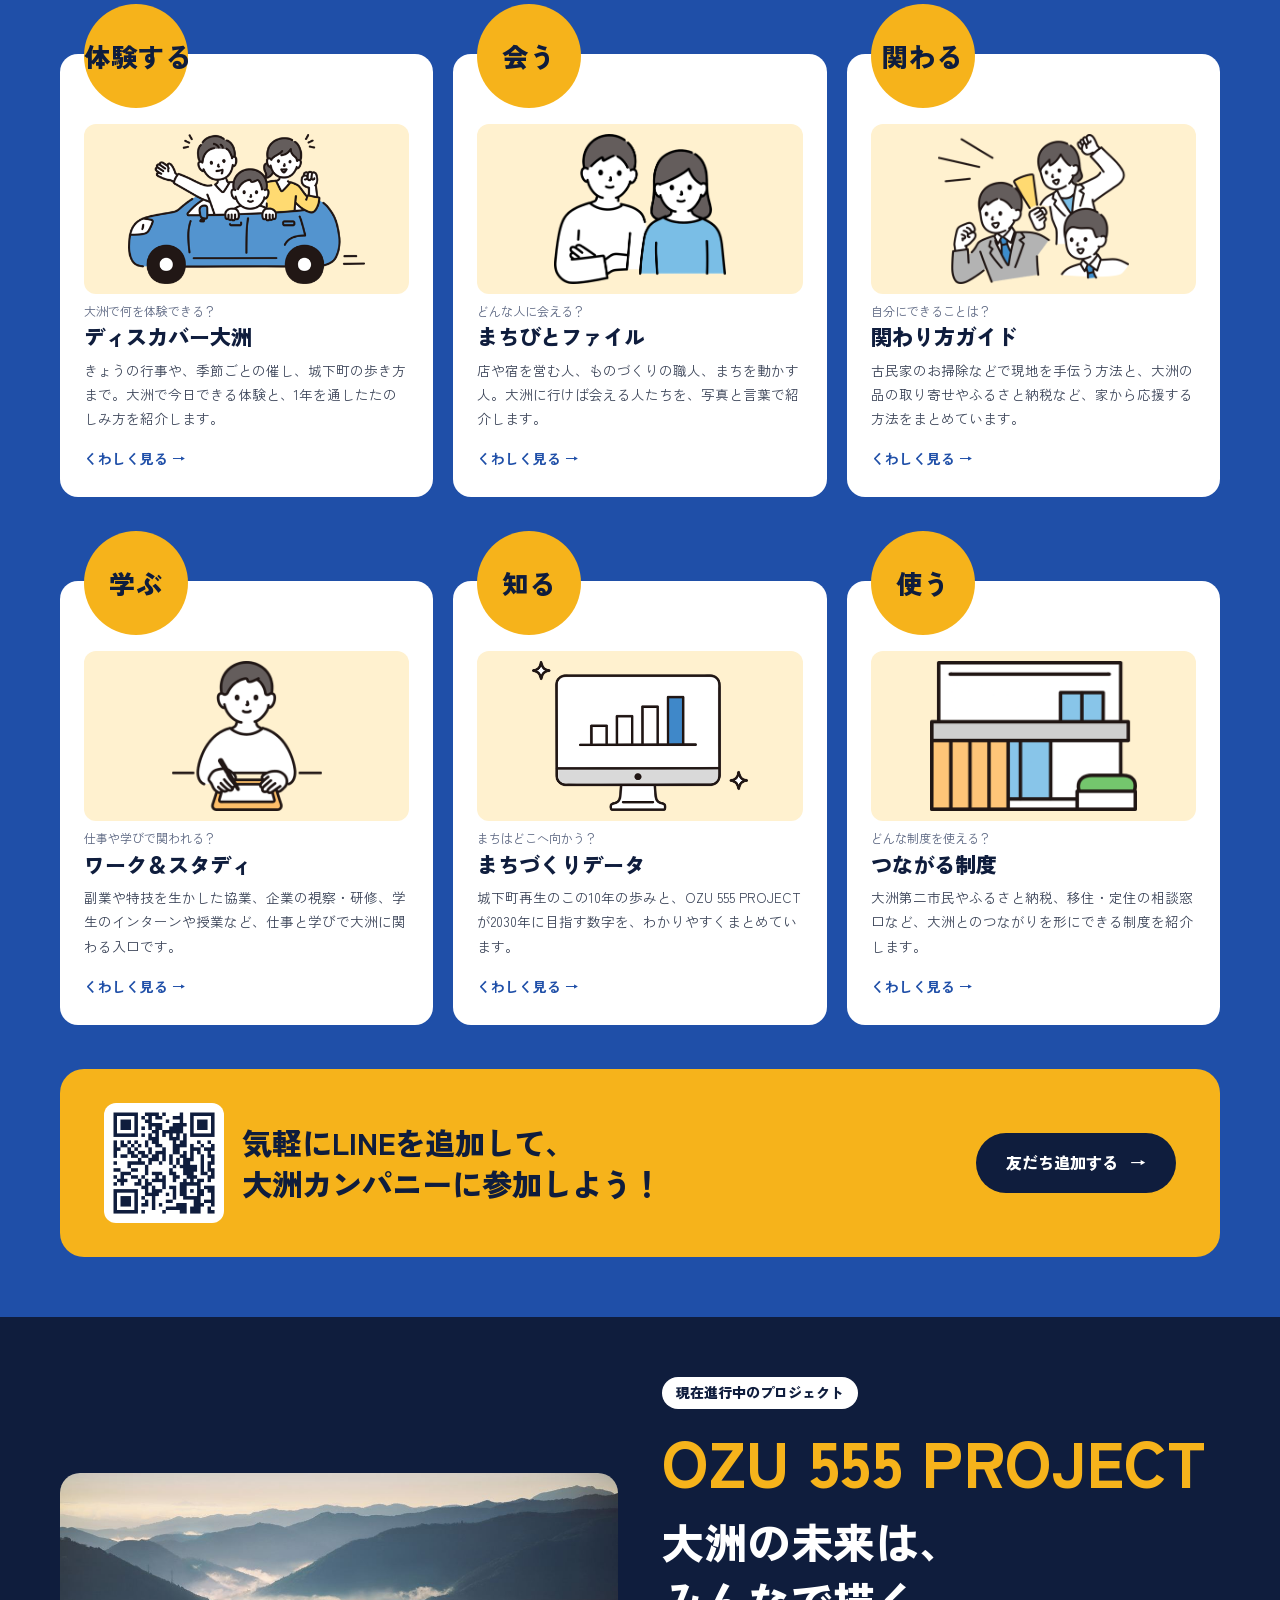
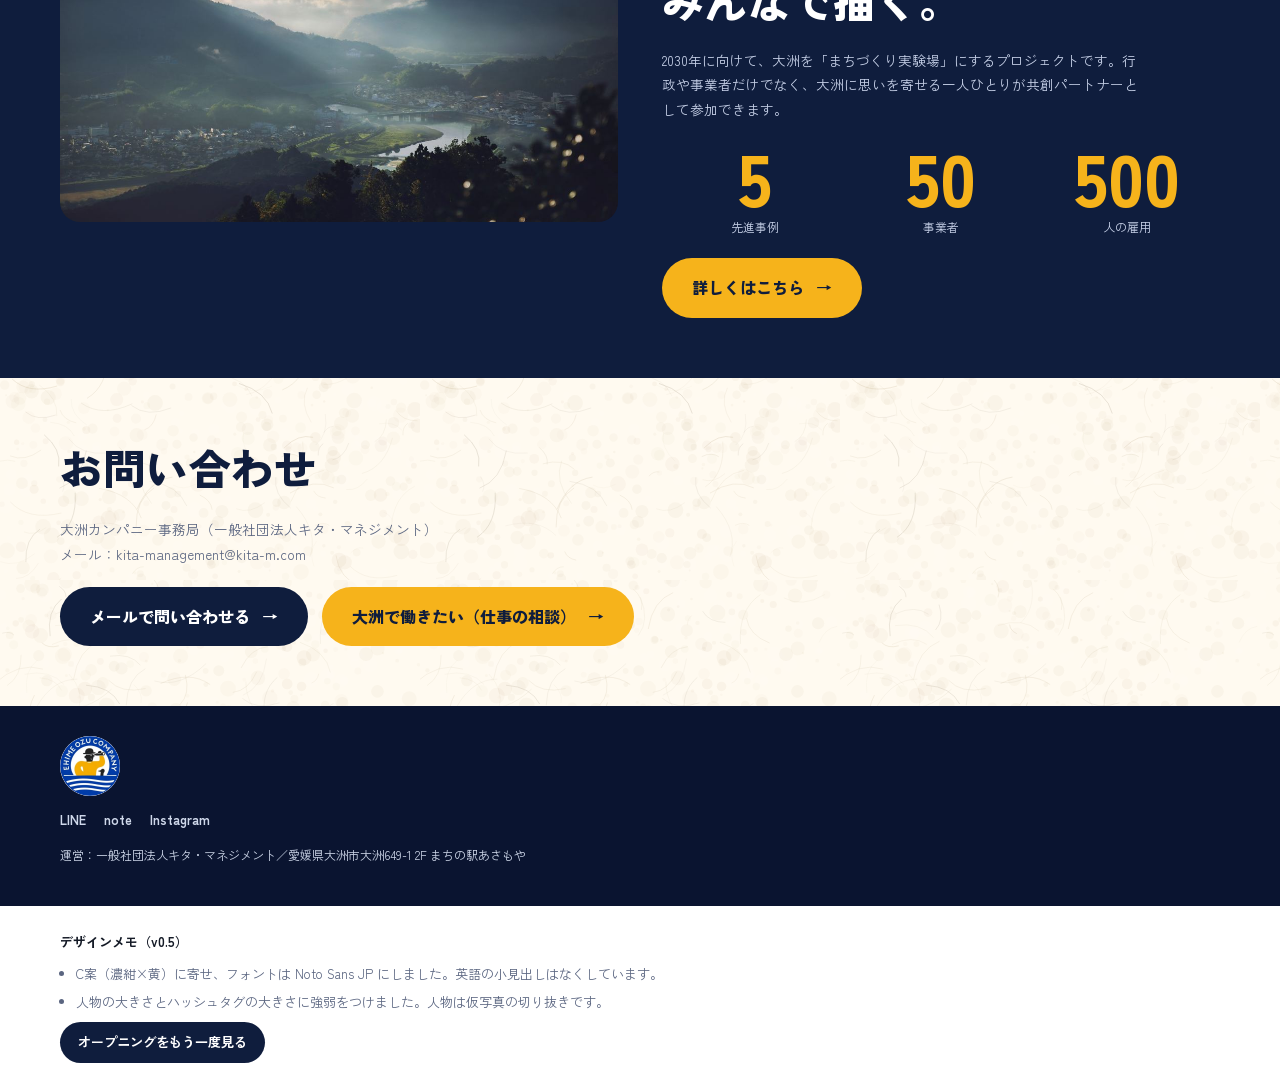
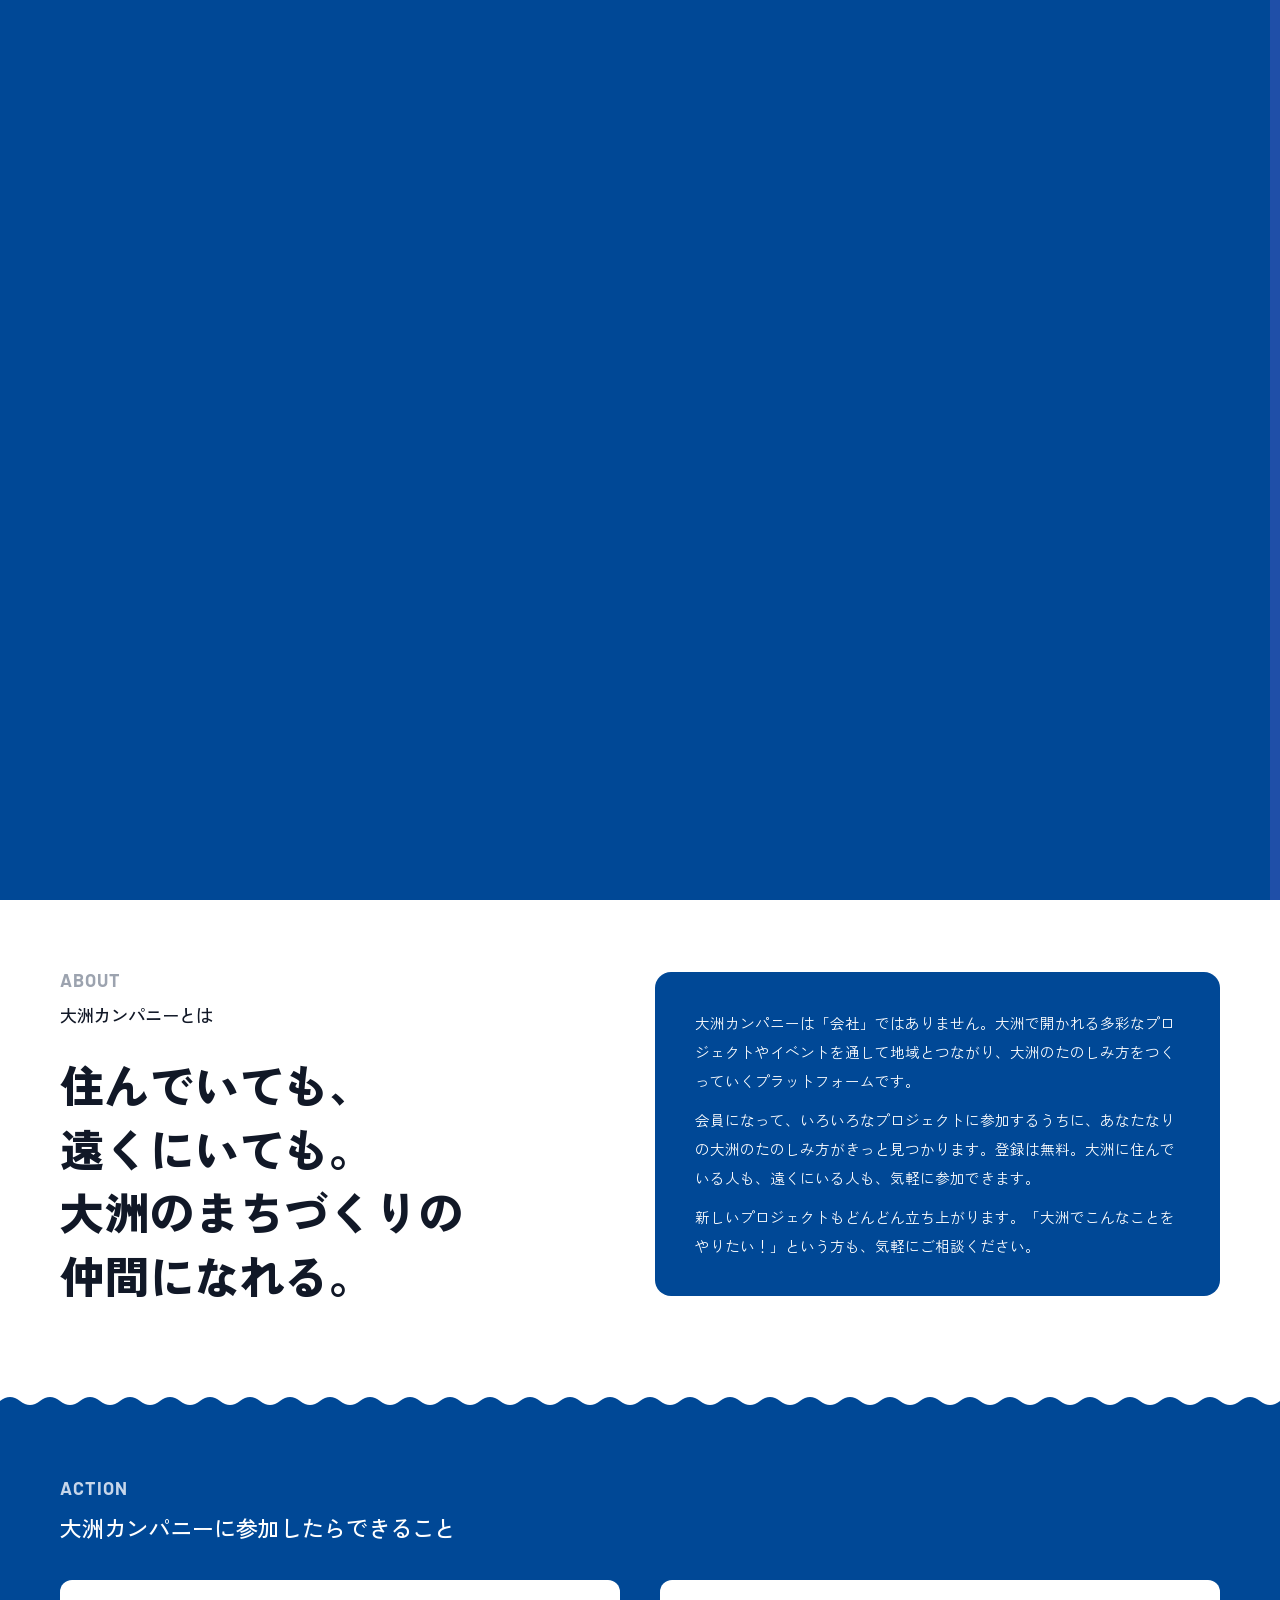
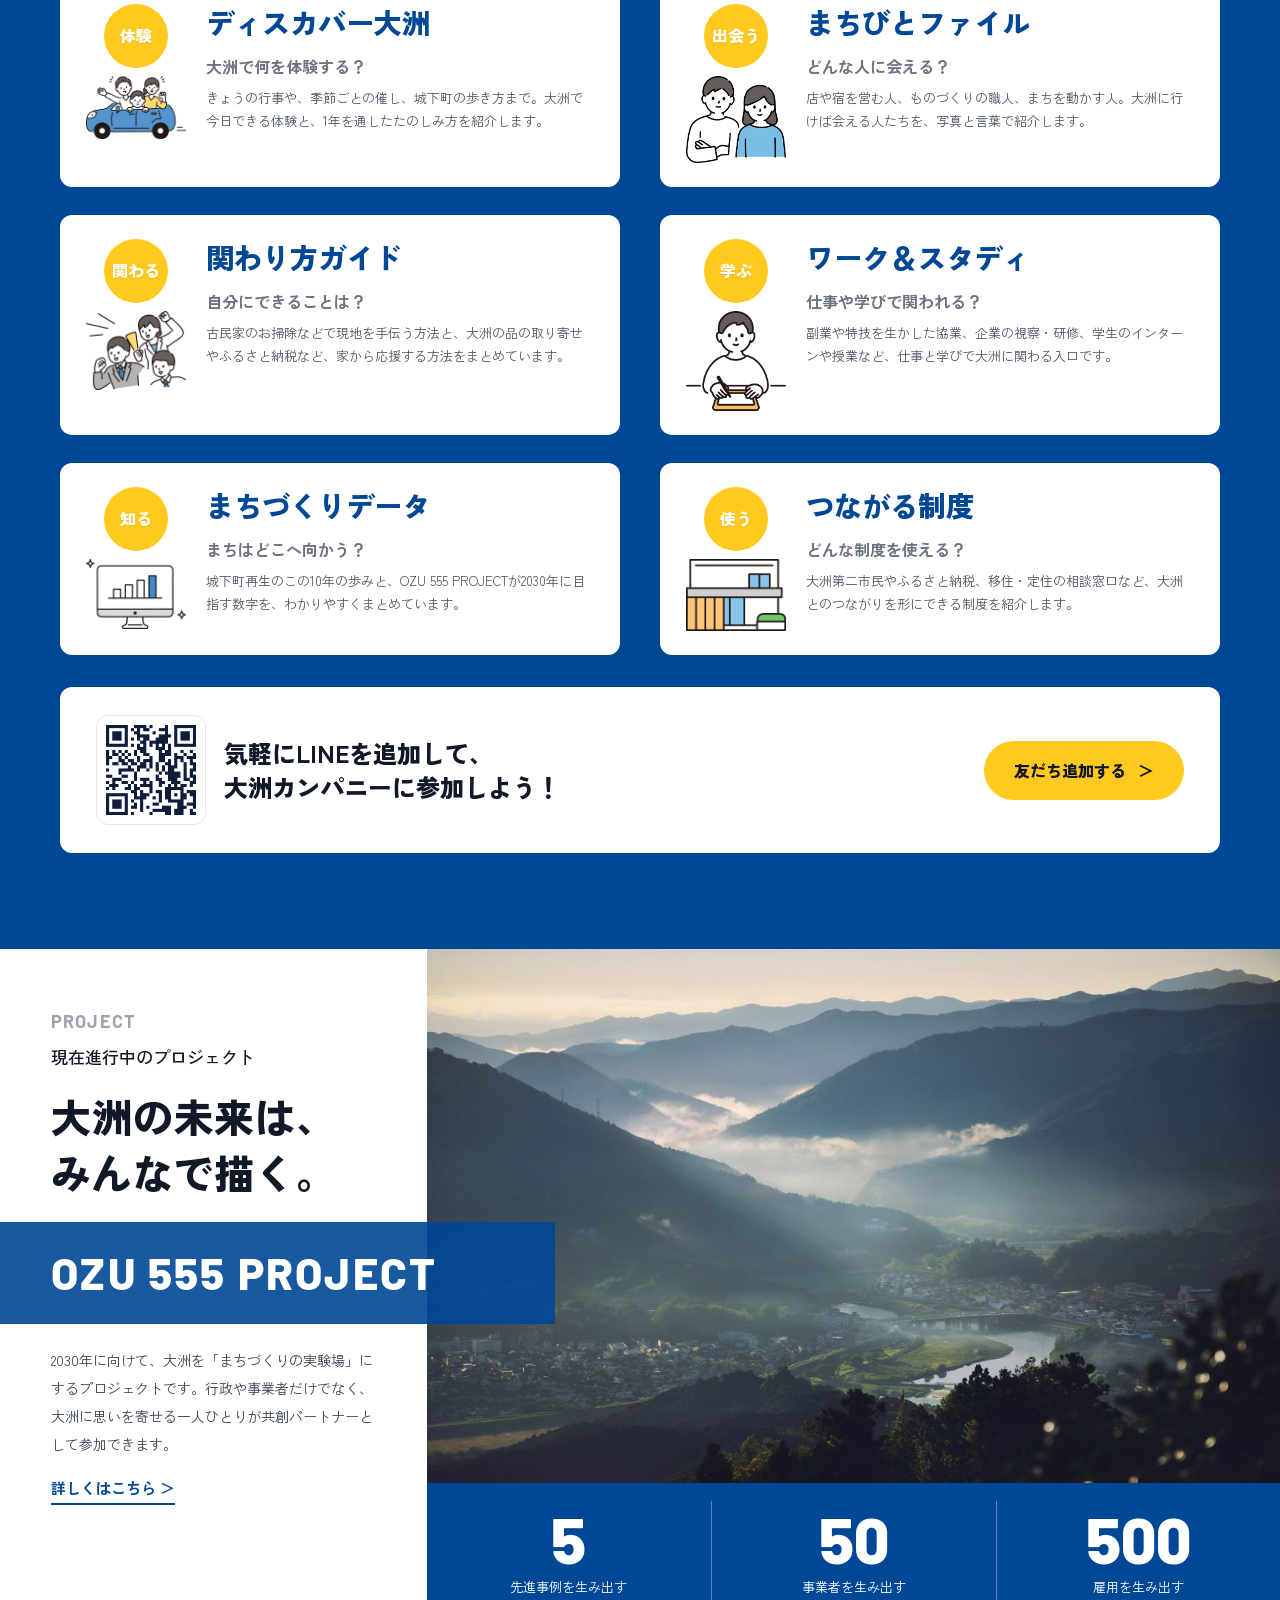
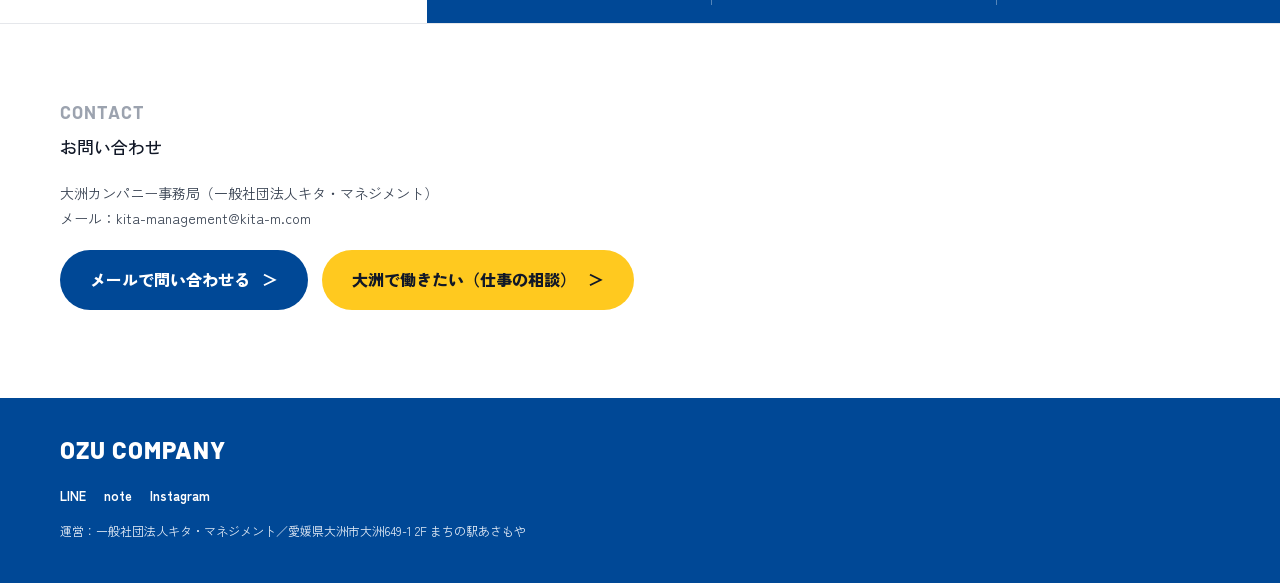
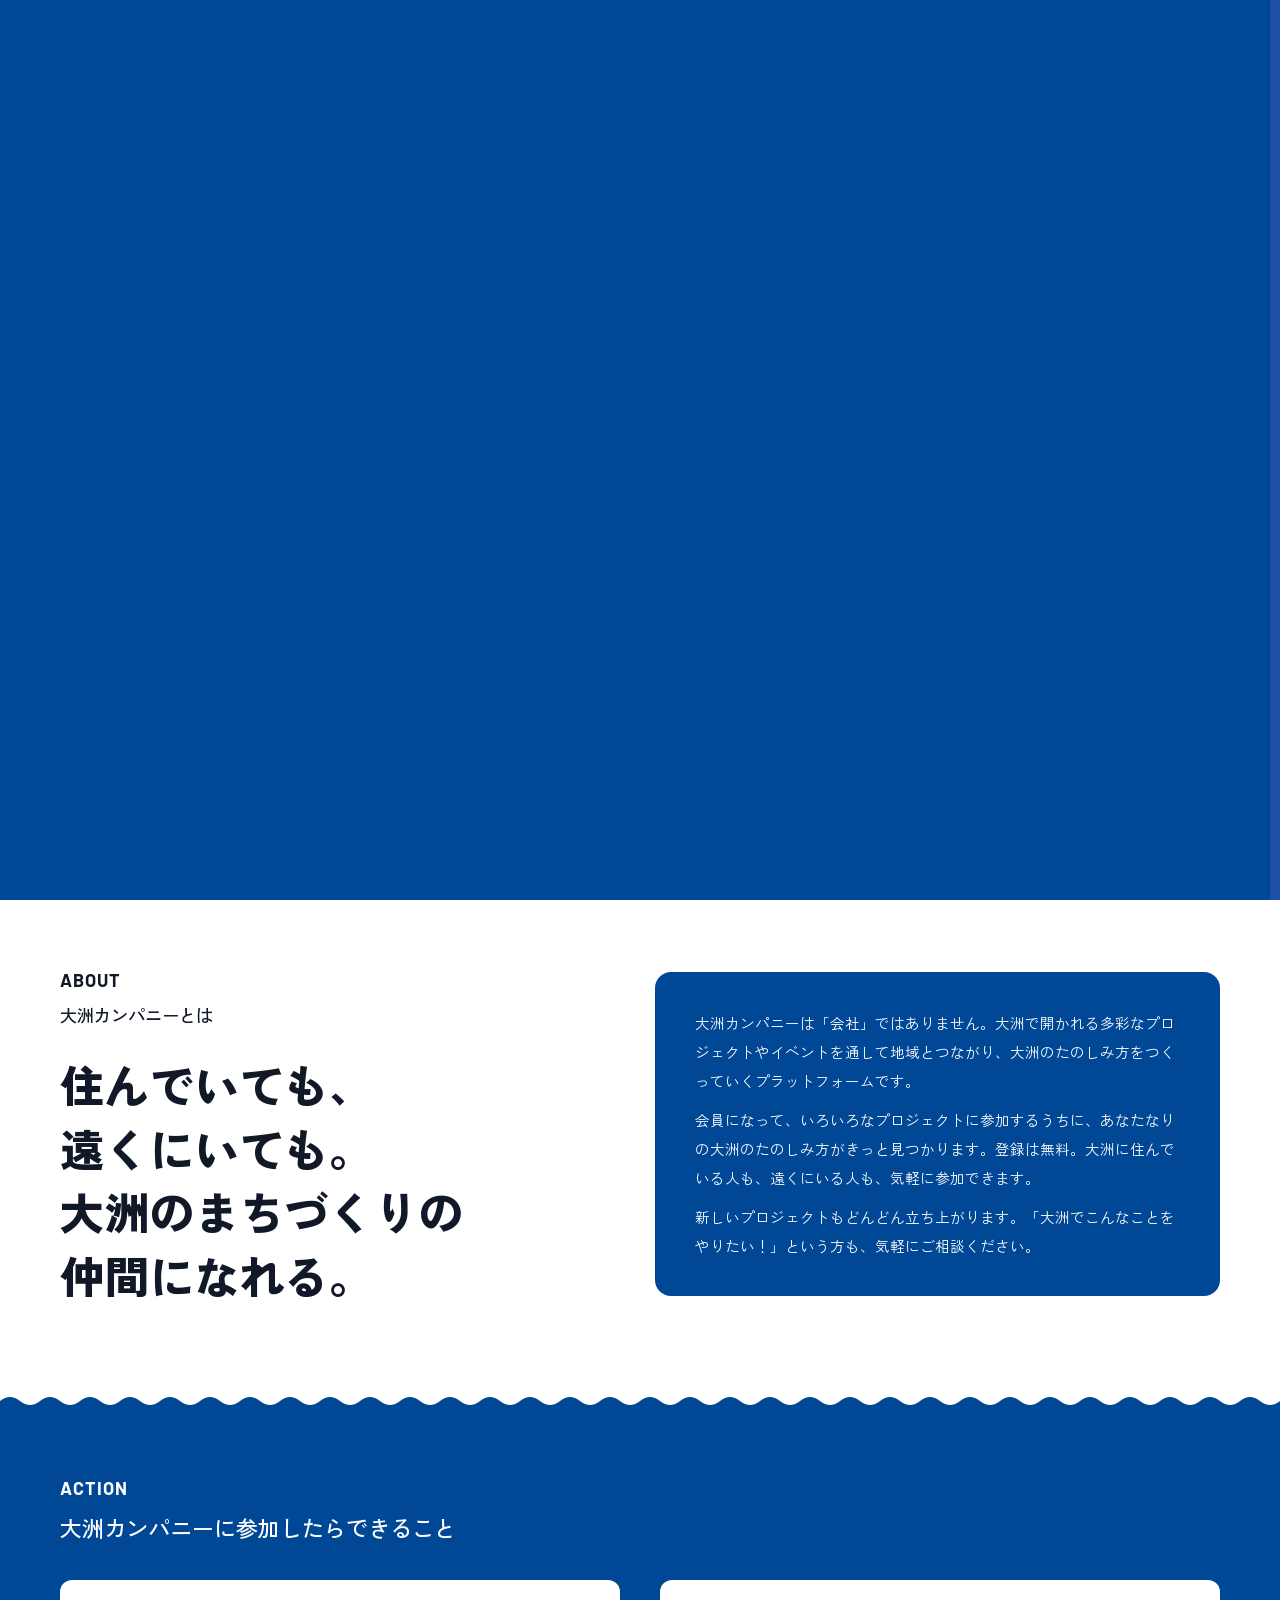
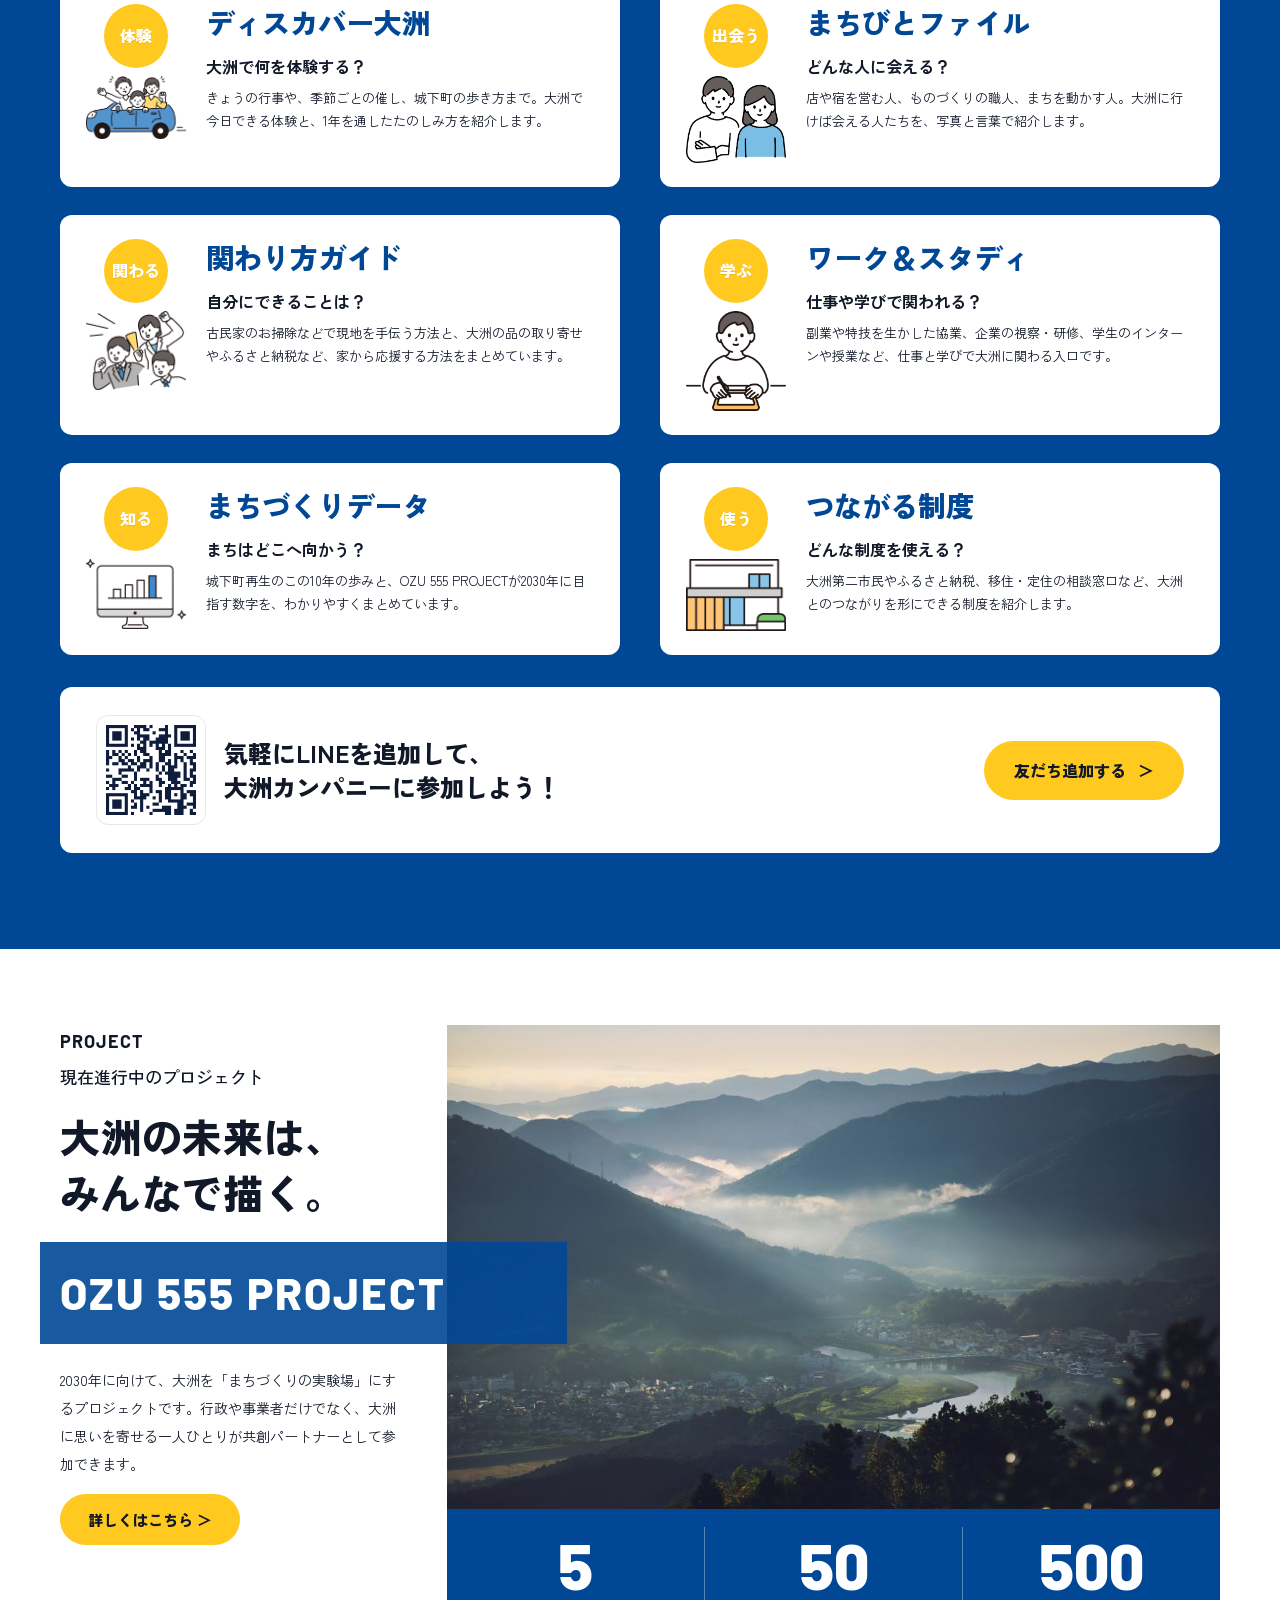
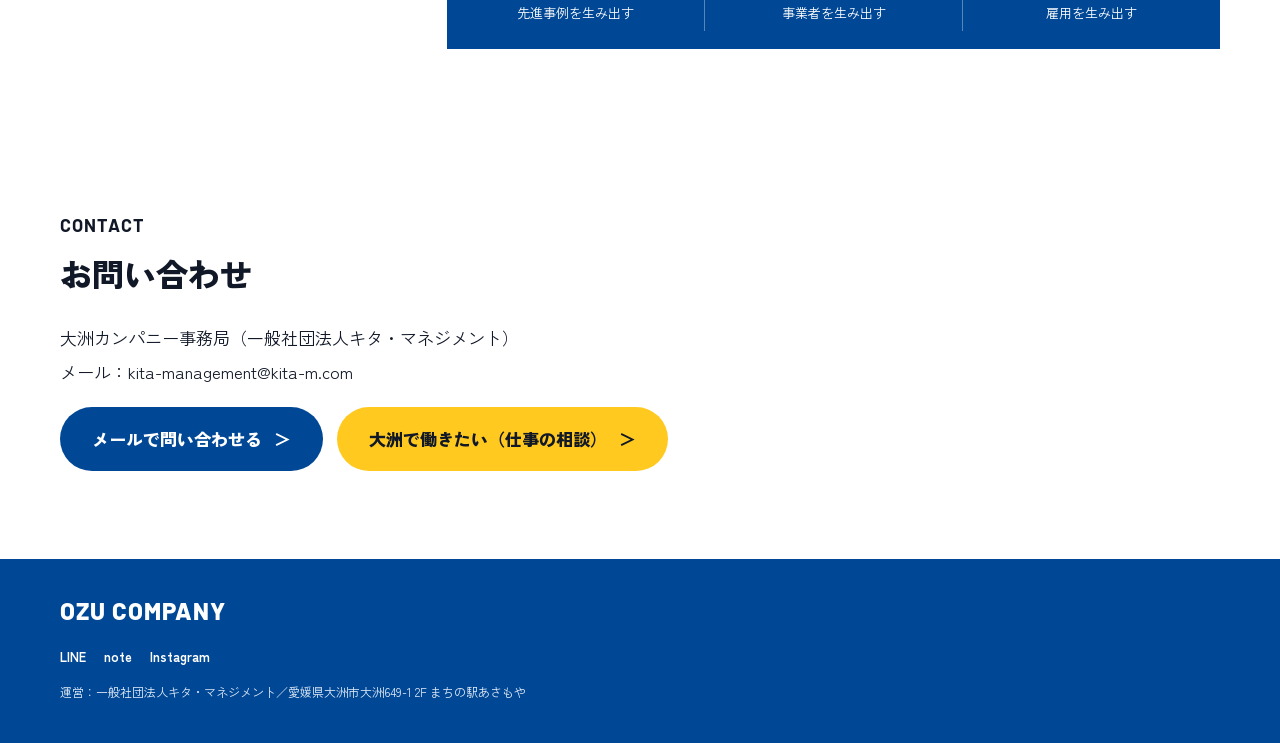
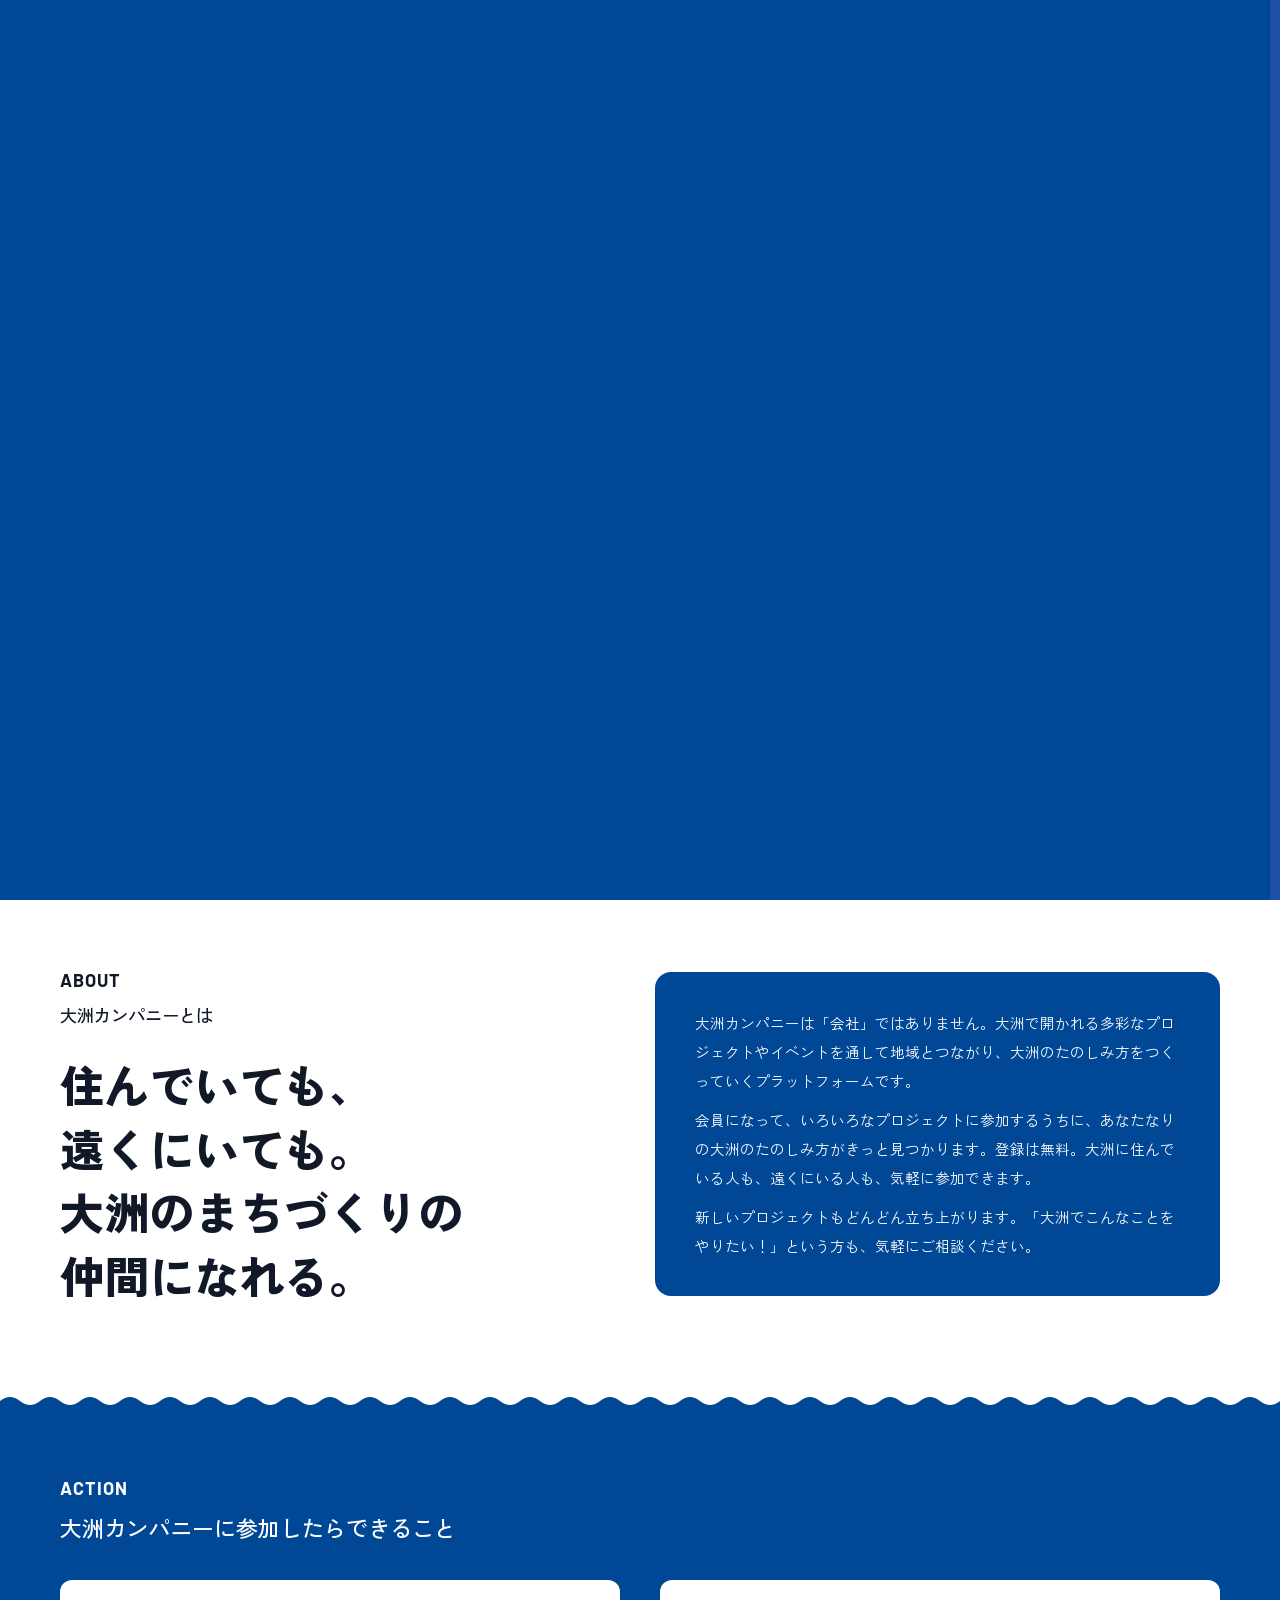
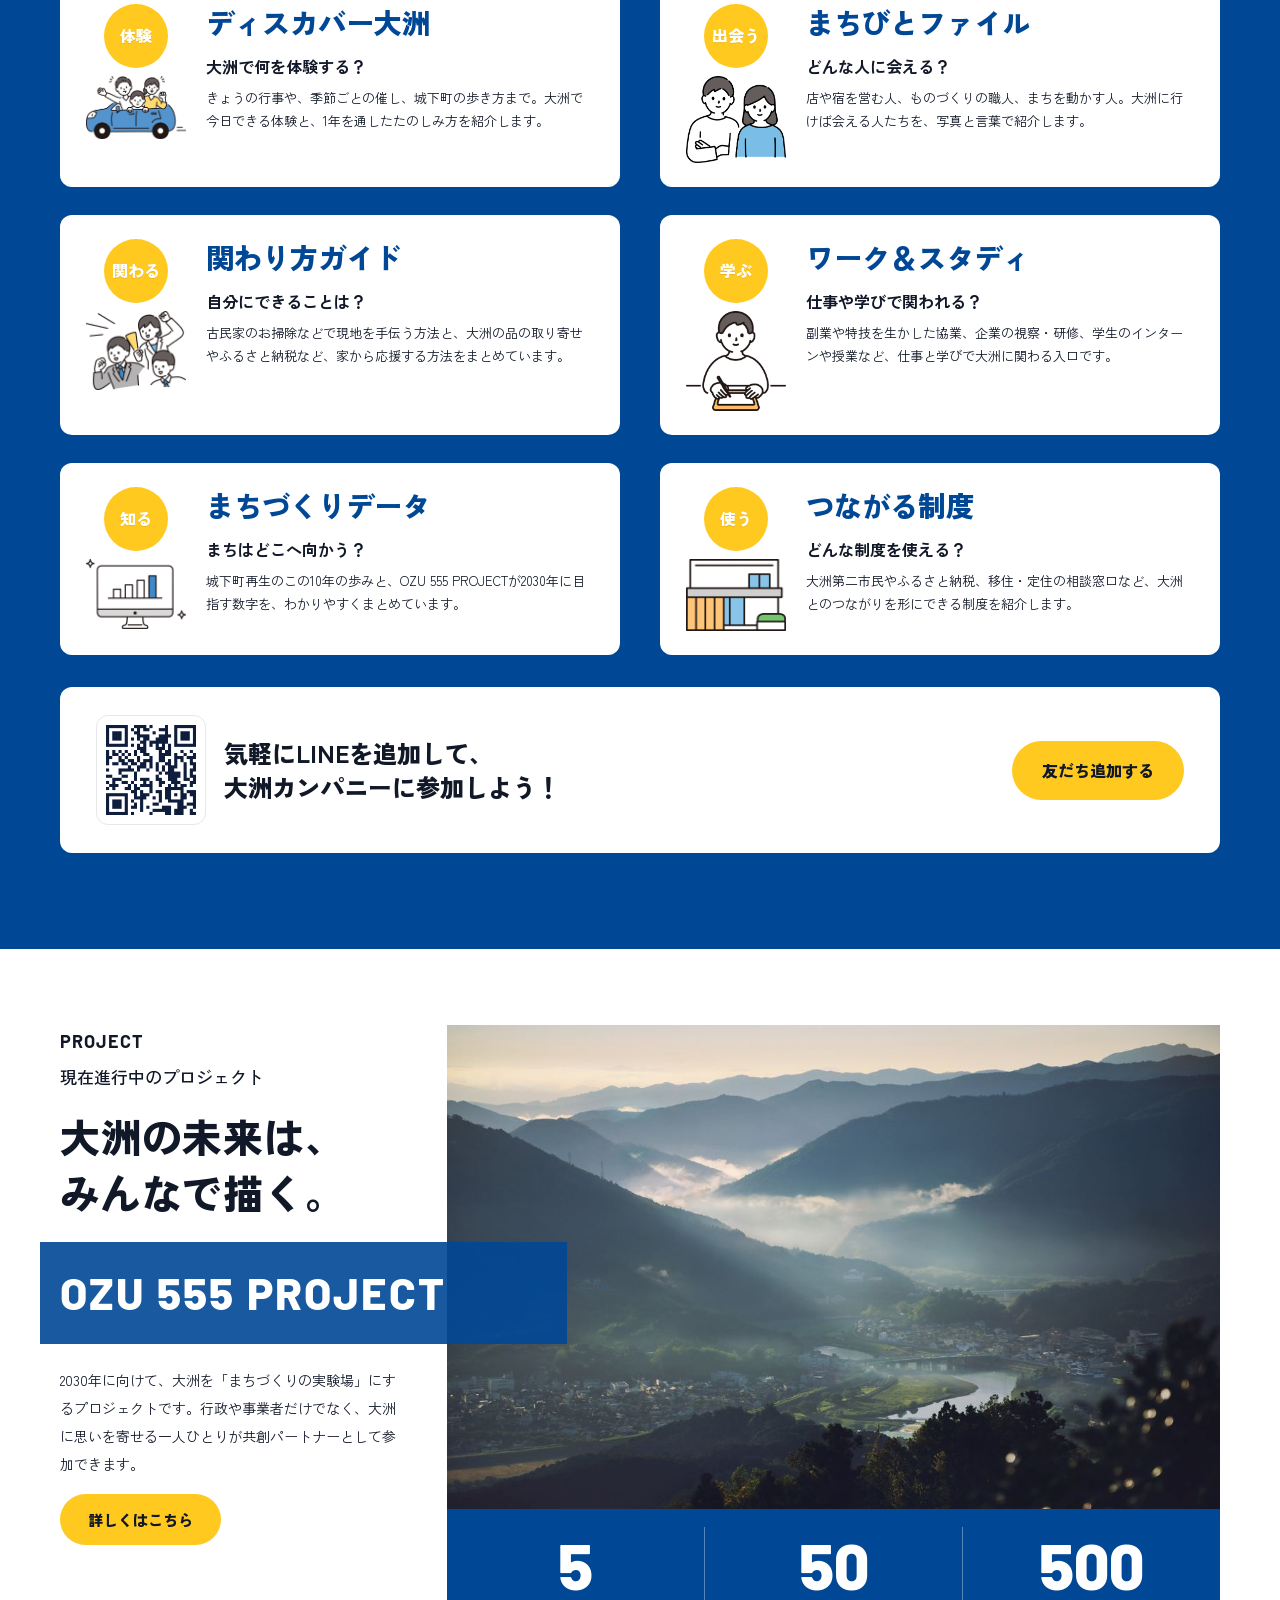
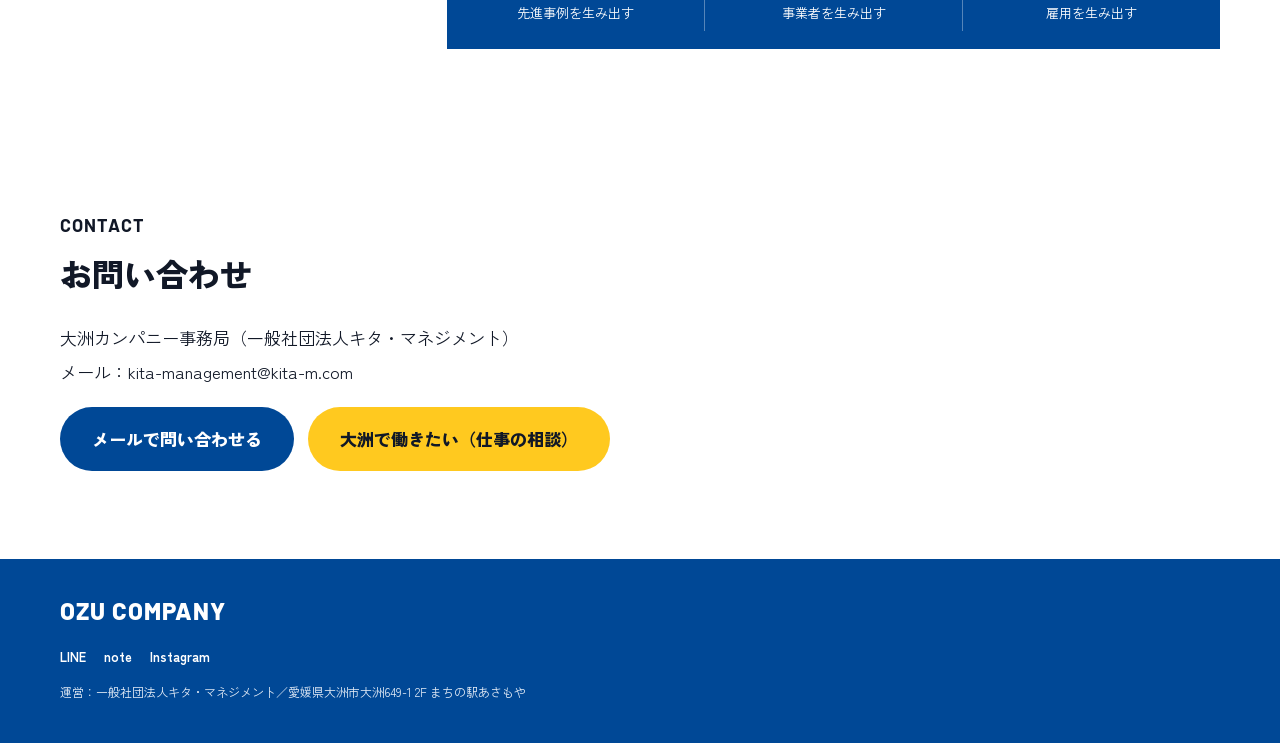
